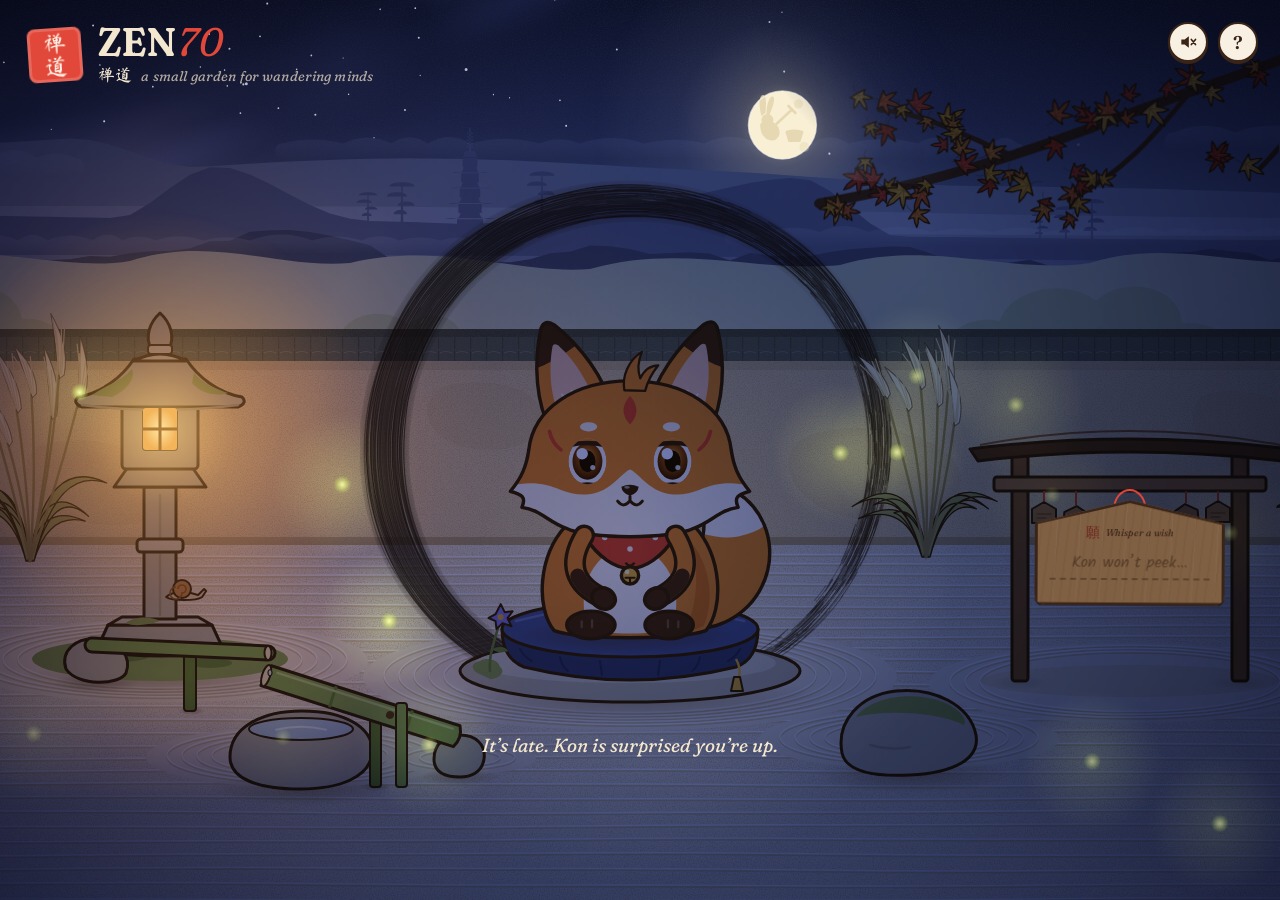
==== index.html @ 99bd86b7 "Small wonders: shooting stars, the moon rabbit, a firefly, a leaf hat After dark, a shooting star cr" ====
<!doctype html>
<html lang="en">
<head>
  <meta charset="utf-8">
  <meta name="viewport" content="width=device-width, initial-scale=1, viewport-fit=cover, interactive-widget=resizes-content">
  <title>ZEN70 · 禅道</title>
  <meta name="description" content="ZEN70 (禅道) — a small zen garden where Kon, a novice fox monk, is practicing meditation. Kon is very bad at it.">
  <meta name="theme-color" content="#f1e7d3">
  <link rel="icon" href="data:image/svg+xml,%3Csvg xmlns='http://www.w3.org/2000/svg' viewBox='0 0 64 64'%3E%3Crect width='64' height='64' rx='14' fill='%23e2483a'/%3E%3Cpath d='M14 50 C10 34 14 18 20 10 C26 18 28 24 30 30 L34 30 C36 24 38 18 44 10 C50 18 54 34 50 50 Z' fill='%23fff4e2'/%3E%3C/svg%3E">
  <link rel="preconnect" href="https://fonts.googleapis.com">
  <link rel="preconnect" href="https://fonts.gstatic.com" crossorigin>
  <link rel="stylesheet" href="https://fonts.googleapis.com/css2?family=Fraunces:ital,opsz,wght,SOFT@0,9..144,300..800,100;1,9..144,300..700,100&family=Kalam:wght@400;700&family=Ma+Shan+Zheng&display=swap">
  <link rel="stylesheet" href="css/style.css">
</head>
<body>
<div id="app">

  <!-- far layer: sky, trees, wall and raked sand (static) -->
  <!-- far scenery: three layers that drift at their own speed as the camera pans (parallax) -->
  <svg id="layer-hills" class="far-layer" viewBox="0 0 1600 1000" aria-hidden="true">
    <defs>
    <linearGradient id="sky-grad" gradientUnits="userSpaceOnUse" x1="0" y1="150" x2="0" y2="470">
      <stop offset="0" class="sky-s0"/>
      <stop offset=".4" class="sky-s1"/>
      <stop offset=".8" class="sky-s2"/>
      <stop offset="1" class="sky-s3"/>
    </linearGradient>
    <radialGradient id="sun-glow" cx="50%" cy="50%" r="50%">
      <stop offset="0" stop-color="#fffbe8" stop-opacity=".95"/>
      <stop offset=".12" stop-color="#fff2c8" stop-opacity=".7"/>
      <stop offset=".4" class="sun-halo" stop-opacity=".22"/>
      <stop offset="1" class="sun-halo" stop-opacity="0"/>
    </radialGradient>
    <filter id="grain-sky" x="0" y="0" width="100%" height="100%" filterUnits="objectBoundingBox">
      <feTurbulence type="fractalNoise" baseFrequency="0.85" numOctaves="2" seed="3" stitchTiles="stitch"/>
      <feColorMatrix type="matrix" values="0 0 0 0 0.30  0 0 0 0 0.21  0 0 0 0 0.13  0 0 0 -2.2 1.32"/>
    </filter>
    </defs>
    <!-- the sky of the hour (colors come from js/garden/sky.js), and the sun -->
    <rect x="-1500" y="-1200" width="4600" height="1800" fill="url(#sky-grad)"/>
    <!-- the Milky Way glows faintly behind the hills at night -->
    <radialGradient id="milky-cool" cx="50%" cy="50%" r="50%">
      <stop offset="0" stop-color="#b9c6f0" stop-opacity=".16"/>
      <stop offset="1" stop-color="#b9c6f0" stop-opacity="0"/>
    </radialGradient>
    <radialGradient id="milky-warm" cx="50%" cy="50%" r="50%">
      <stop offset="0" stop-color="#e8d2d8" stop-opacity=".13"/>
      <stop offset="1" stop-color="#e8d2d8" stop-opacity="0"/>
    </radialGradient>
    <g id="milky"></g>
    <g id="sun" transform="translate(-999 -999)">
      <circle r="260" fill="url(#sun-glow)"/>
      <circle r="27" class="sun-disc"/>
    </g>
    <!-- paper grain, rendered once (the old full-screen blend overlay cost a frame's worth of compositing) -->
    <rect x="-1500" y="-1200" width="4600" height="1720" fill="#000" filter="url(#grain-sky)" class="paper-grain"/>
      <!-- distant hills in layers of haze, a pagoda, and mist (generated) -->
      <g id="sky" aria-hidden="true"></g>
  </svg>
  <!-- bands of mist that drift slowly across the hills -->
  <svg id="layer-kasumi" class="far-layer" viewBox="0 0 1600 1000" aria-hidden="true">
      <g id="kasumi"></g>
  </svg>
  <svg id="layer-trees" class="far-layer" viewBox="0 0 1600 1000" aria-hidden="true">
      <!-- trees beyond the wall -->
      <g id="trees" aria-hidden="true">
        <path class="c-tree-far" d="M -1500,540 L -1500,470 C -1400,430 -1300,452 -1220,440 C -1120,410 -1040,446 -960,436 C -860,406 -780,440 -700,430 C -600,400 -520,442 -440,426 C -340,398 -260,436 -180,424 C -90,398 -10,430 70,420 C 150,392 230,428 300,416 C 380,390 450,424 520,418 C 610,396 690,430 760,424 C 850,398 930,428 1010,420 C 1100,394 1180,430 1260,418 C 1340,392 1420,426 1500,416 C 1590,394 1670,428 1760,420 C 1850,396 1930,430 2010,422 C 2110,398 2200,432 2290,424 C 2390,400 2480,430 2580,424 C 2680,404 2780,432 2880,428 C 2980,410 3060,430 3100,440 L 3100,540 Z"/>
        <g class="c-tree-near">
          <path d="M -40,540 C -60,500 -20,470 20,478 C 30,446 80,436 108,458 C 130,430 186,438 192,474 C 226,470 250,500 236,540 Z"/>
          <path d="M 470,540 C 450,508 478,484 510,490 C 520,466 560,462 578,480 C 598,462 632,470 634,498 C 660,500 676,522 664,540 Z"/>
          <path d="M 1120,540 C 1094,500 1130,468 1170,476 C 1180,444 1236,432 1266,456 C 1292,430 1350,440 1352,478 C 1392,474 1420,506 1404,540 Z"/>
          <path d="M 1700,540 C 1680,506 1706,480 1740,486 C 1752,460 1796,456 1812,478 C 1836,460 1870,470 1868,500 C 1894,504 1906,526 1894,540 Z"/>
        </g>
      </g>

  </svg>
  <svg id="layer-wall" class="far-layer" viewBox="0 0 1600 1000" aria-hidden="true">
    <defs>
      <filter id="grain-wall" x="0" y="0" width="100%" height="100%" filterUnits="objectBoundingBox">
      <feTurbulence type="fractalNoise" baseFrequency="0.85" numOctaves="2" seed="5" stitchTiles="stitch"/>
      <feColorMatrix type="matrix" values="0 0 0 0 0.30  0 0 0 0 0.21  0 0 0 0 0.13  0 0 0 -2.2 1.32"/>
    </filter>
      <pattern id="roof-tiles" width="16" height="24" patternUnits="userSpaceOnUse">
        <rect width="16" height="24" class="c-roof"/>
        <path d="M 0.5,2 V 24" class="roof-seam"/>
        <path d="M 2,4 Q 8,1 14,4" class="roof-hi"/>
      </pattern>
    </defs>
      <!-- the old earthen wall, with its tiled cap -->
      <g id="wall" aria-hidden="true">
        <rect x="-1500" y="514" width="4600" height="186" class="c-wall"/>
        <g class="wall-stains">
          <path d="M -120,560 C -80,548 -20,566 10,600 C 30,630 -10,668 -60,652 C -110,640 -150,590 -120,560 Z"/>
          <path d="M 210,600 C 260,586 330,604 350,640 C 362,668 300,690 250,676 C 200,664 180,620 210,600 Z"/>
          <path d="M 620,540 C 680,530 720,552 712,580 C 704,606 650,612 618,596 C 590,582 590,548 620,540 Z"/>
          <path d="M 980,590 C 1040,572 1120,590 1130,628 C 1140,664 1060,684 1010,670 C 960,656 940,606 980,590 Z"/>
          <path d="M 1380,548 C 1430,540 1480,560 1478,592 C 1476,620 1420,630 1390,612 C 1360,596 1352,556 1380,548 Z"/>
          <path d="M 1700,610 C 1760,596 1830,612 1836,646 C 1840,676 1770,690 1730,676 C 1690,662 1670,620 1700,610 Z"/>
        </g>
        <rect x="-1500" y="488" width="4600" height="28" fill="url(#roof-tiles)"/>
        <rect x="-1500" y="484" width="4600" height="8" class="c-roof-ridge"/>
        <rect x="-1500" y="516" width="4600" height="9" class="wall-eave-shadow"/>
        <rect x="-1500" y="692" width="4600" height="10" class="c-curb"/>
        <rect x="-1500" y="484" width="4600" height="218" fill="#000" filter="url(#grain-wall)" class="paper-grain"/>
      </g>

  </svg>

  <!-- everything on the ground moves together with the camera -->
  <div id="world-layers">
  <svg id="scene-back" class="layer" viewBox="0 0 1600 1000" aria-hidden="true">
    <defs>
    <radialGradient id="contact" cx="50%" cy="50%" r="50%">
      <stop offset="0" stop-color="#4a3424" stop-opacity=".34"/>
      <stop offset=".55" stop-color="#4a3424" stop-opacity=".16"/>
      <stop offset="1" stop-color="#4a3424" stop-opacity="0"/>
    </radialGradient>
    <filter id="grain-sand" x="0" y="0" width="100%" height="100%" filterUnits="objectBoundingBox">
      <feTurbulence type="fractalNoise" baseFrequency="0.85" numOctaves="2" seed="9" stitchTiles="stitch"/>
      <feColorMatrix type="matrix" values="0 0 0 0 0.30  0 0 0 0 0.21  0 0 0 0 0.13  0 0 0 -2.2 1.32"/>
    </filter>
    </defs>
      <!-- raked sand: base, generated rake lines and ripple rings -->
      <g id="sand" aria-hidden="true">
        <rect x="-1500" y="700" width="4600" height="1800" class="c-sand"/>
        <rect x="-1500" y="700" width="4600" height="900" fill="#000" filter="url(#grain-sand)" class="paper-grain"/>
        <g id="rake"></g>
        <g id="rings"></g>
        <!-- soft contact shadows: everything that stands on the sand sits in a little shade -->
        <g id="contact-shadows" fill="url(#contact)">
          <ellipse cx="336" cy="834" rx="150" ry="22"/>
          <ellipse cx="806" cy="854" rx="192" ry="26"/>
          <ellipse cx="1082" cy="930" rx="98" ry="18"/>
          <ellipse cx="472" cy="944" rx="92" ry="17"/>
          <ellipse cx="630" cy="932" rx="40" ry="9"/>
          <ellipse cx="266" cy="838" rx="44" ry="10"/>
          <ellipse cx="1190" cy="838" rx="30" ry="7"/>
          <ellipse cx="1410" cy="838" rx="30" ry="7"/>
          <ellipse cx="546" cy="942" rx="16" ry="4"/>
          <ellipse cx="362" cy="866" rx="14" ry="4"/>
        </g>
      </g>

  </svg>

  <!-- grooves you rake into the sand (drawn as you drag; they slowly smooth away) -->
  <canvas id="sand-canvas" aria-hidden="true"></canvas>

  <!-- the brushed ensō, painted procedurally onto a canvas at load… -->
  <canvas id="enso" class="layer-canvas" width="1080" height="1080" aria-hidden="true"></canvas>
  <!-- …and the one that paints itself, stroke by stroke, while you stay still -->
  <canvas id="enso-live" class="layer-canvas" width="1080" height="1080" aria-hidden="true"></canvas>

  <!-- ================================================================
       THE GARDEN — a world of 1600 × 1000 design units, extended beyond
       its edges so any screen aspect can be cropped from it. Two SVG layers
       share one viewBox (far scenery behind, everything alive in front);
       js/scene.js adds generated details and js/rig.js animates Kon.
       ================================================================ -->
  <svg id="scene" viewBox="0 0 1600 1000" role="img" aria-labelledby="scene-title">
    <title id="scene-title">Kon, a small fox monk on a meditation cushion in a raked-sand zen garden, who keeps sneaking peeks at you.</title>
    <defs>
      <path id="head-shape" d="M 0,-74 C 48,-74 84,-50 88,-14 C 90,0 94,10 104,22 C 94,25 90,27 94,36 C 78,38 72,48 56,54 C 36,64 -36,64 -56,54 C -72,48 -78,38 -94,36 C -90,27 -94,25 -104,22 C -94,10 -90,0 -88,-14 C -84,-50 -48,-74 0,-74 Z"/>
      <clipPath id="head-clip"><use href="#head-shape"/></clipPath>
      <clipPath id="eye-clip"><ellipse rx="16.5" ry="20"/></clipPath>
      <clipPath id="ear-clip"><path d="M -28,10 C -32,-16 -22,-50 -5,-76 Q 1,-83 7,-75 C 22,-50 32,-16 28,10 Z"/></clipPath>
      <clipPath id="mouth-clip"><path id="mouth-clip-path" d="M 0,0"/></clipPath>
      <radialGradient id="iris-grad" cx="50%" cy="38%" r="62%">
        <stop offset="0" stop-color="#e09a4a"/>
        <stop offset=".5" stop-color="#94481a"/>
        <stop offset="1" stop-color="#3a190a"/>
      </radialGradient>
      <radialGradient id="shadow-grad" cx="50%" cy="50%" r="50%">
        <stop offset="0" stop-color="#3a2417" stop-opacity=".34"/>
        <stop offset=".65" stop-color="#3a2417" stop-opacity=".18"/>
        <stop offset="1" stop-color="#3a2417" stop-opacity="0"/>
      </radialGradient>
      <radialGradient id="window-glow" cx="50%" cy="50%" r="50%">
        <stop offset="0" stop-color="#ffe7a3"/>
        <stop offset="1" stop-color="#f3b45a"/>
      </radialGradient>
      <symbol id="ema-mini" viewBox="-14 -12 28 24" overflow="visible">
        <path d="M -12,-4 L 0,-11 L 12,-4 L 12,10 L -12,10 Z" class="c-wood-light ink-thin"/>
        <path d="M -7,1 h 14 M -7,5 h 9" class="ema-scribble"/>
      </symbol>
    </defs>

    <g id="world">

      <!-- everything that stands on the ground, re-sorted by depth as Kon walks -->
      <g id="depth">
      <!-- pampas grass along the wall (generated; it sways, and bows in a gust) -->
      <g id="susuki" aria-hidden="true"></g>
      <!-- stone lantern (click to light it) -->
      <g id="lantern" class="clickable" aria-label="Stone lantern">
        <ellipse cx="330" cy="814" rx="128" ry="22" class="c-moss"/>
        <ellipse cx="290" cy="810" rx="30" ry="7" class="c-moss-dark"/>
        <ellipse cx="380" cy="818" rx="22" ry="5" class="c-moss-dark"/>
        <path d="M 266,806 L 278,780 L 382,780 L 394,806 Q 330,816 266,806 Z" class="c-stone ink"/>
        <path d="M 278,780 L 292,772 L 368,772 L 382,780 Z" class="c-stone-light ink"/>
        <path d="M 314,774 L 314,642 L 346,642 L 346,774 Z" class="c-stone ink"/>
        <path d="M 330,650 L 330,770" class="stone-crease"/>
        <rect x="307" y="694" width="46" height="13" rx="4" class="c-stone-light ink"/>
        <path d="M 284,642 L 298,622 L 362,622 L 376,642 Z" class="c-stone ink"/>
        <rect x="292" y="548" width="76" height="76" rx="4" class="c-stone ink"/>
        <rect id="lantern-window" x="313" y="563" width="34" height="42" rx="3" class="lantern-window ink-thin"/>
        <path d="M 330,563 V 605 M 313,584 H 347" class="lantern-mullion"/>
        <path d="M 248,552 C 272,548 292,532 304,514 L 356,514 C 368,532 388,548 412,552 Q 418,558 408,562 L 252,562 Q 242,558 248,552 Z" class="c-stone ink"/>
        <path d="M 252,560 Q 330,570 408,560" class="stone-crease"/>
        <path d="M 304,516 Q 330,502 356,516 Z" class="c-stone-light ink"/>
        <path d="M 330,468 C 341,478 345,492 339,504 L 321,504 C 315,492 319,478 330,468 Z" class="c-stone ink"/>
        <rect x="318" y="500" width="24" height="9" rx="3" class="c-stone-light ink-thin"/>
        <path d="M 262,550 C 276,540 292,536 302,524 C 306,534 296,546 282,552 Z" class="c-moss"/>
        <path d="M 364,528 C 372,538 386,544 398,548 C 386,552 370,548 362,538 Z" class="c-moss"/>
        <path d="M 296,778 C 306,770 322,772 330,776 C 318,780 304,782 296,778 Z" class="c-moss"/>
        <!-- a snail lives here -->
        <g id="snail" class="clickable" transform="translate(352 742)">
          <path id="snail-body" d="M -16,10 C -10,4 6,4 16,8 L 22,2 L 24,4 L 20,10 C 14,14 -10,14 -16,10 Z" class="c-snail ink-thin"/>
          <g id="snail-shell"><circle r="9" cx="0" cy="2" class="c-shell ink-thin"/><path d="M 0,2 m -4,0 a 4,4 0 1 1 4,4 a 6,6 0 1 1 -6,-6" class="shell-spiral"/></g>
        </g>
      </g>

      <!-- a little wish rack (ema-kake) -->
      <g id="rack" aria-hidden="true">
        <ellipse cx="1300" cy="836" rx="150" ry="16" class="c-sand-shadow"/>
        <rect x="1182" y="606" width="16" height="230" rx="3" class="c-wood ink"/>
        <rect x="1402" y="606" width="16" height="230" rx="3" class="c-wood ink"/>
        <rect x="1164" y="632" width="272" height="14" rx="3" class="c-wood-light ink"/>
        <path d="M 1140,604 Q 1300,584 1460,604 L 1452,616 Q 1300,598 1148,616 Z" class="c-wood-dark ink"/>
        <path d="M 1150,600 Q 1300,572 1450,600" class="wood-hi"/>
        <g class="ema-minis">
          <path d="M 1214,646 v 10 M 1246,646 v 14 M 1356,646 v 12 M 1388,646 v 9" class="ema-string"/>
          <use href="#ema-mini" x="1200" y="656" width="28" height="24"/>
          <use href="#ema-mini" x="1232" y="660" width="28" height="24" transform="rotate(4 1246 672)"/>
          <use href="#ema-mini" x="1342" y="658" width="28" height="24" transform="rotate(-5 1356 670)"/>
          <use href="#ema-mini" x="1374" y="655" width="28" height="24"/>
        </g>
        <g id="ema-new"></g>
      </g>

      <!-- mossy rock -->
      <g id="rock" aria-hidden="true">
        <path d="M 1012,908 C 1006,876 1030,850 1066,846 C 1104,842 1140,860 1146,890 C 1150,914 1124,928 1080,930 C 1040,932 1016,926 1012,908 Z" class="c-stone ink"/>
        <path d="M 1026,872 C 1040,852 1082,846 1110,856 C 1128,862 1138,874 1134,880 C 1110,868 1060,864 1026,872 Z" class="c-moss"/>
        <path d="M 1040,900 Q 1060,906 1080,902" class="stone-crease"/>
      </g>

      <!-- the meditation spot: stepping stone and zafu cushion -->
      <g id="cushion" aria-hidden="true">
        <ellipse cx="800" cy="826" rx="170" ry="31" class="c-stone ink"/>
        <ellipse cx="796" cy="818" rx="150" ry="20" class="c-stone-light"/>
        <path d="M 672,784 C 672,802 678,816 694,822 Q 800,848 906,822 C 922,816 928,802 928,784 Z" class="c-zafu-side ink"/>
        <path d="M 690,804 Q 694,812 702,816 M 730,812 Q 732,822 738,826 M 770,816 L 772,830 M 830,816 L 828,830 M 870,812 Q 868,822 862,826 M 910,804 Q 906,812 898,816" class="zafu-pleat"/>
        <ellipse cx="800" cy="784" rx="128" ry="28" class="c-zafu-top ink"/>
        <path d="M 686,776 Q 800,746 914,776" class="zafu-hi"/>
        <g class="tassel">
          <path d="M 906,814 q 6,10 2,22" class="tassel-cord"/>
          <path d="M 904,832 l -3,14 h 12 l -3,-14 Z" class="c-gold ink-thin"/>
        </g>
      </g>

      <!-- a small bellflower Kon finds fascinating -->
      <g id="flower" aria-hidden="true">
        <path d="M 652,830 C 640,826 640,818 650,816 C 656,812 668,814 670,822 C 676,826 670,834 660,834 Z" class="c-moss"/>
        <g id="flower-stem" transform="translate(660 826)">
          <path d="M 0,0 C -2,-16 6,-36 10,-52" class="flower-stem"/>
          <path d="M 2,-22 C 10,-26 16,-24 18,-20 C 12,-18 6,-18 2,-22 Z" class="c-moss-dark"/>
          <g id="flower-head" transform="translate(10 -54)">
            <path d="M 0,-13 L 4,-5 L 12,-6 L 7,1 L 11,9 L 2,6 L -4,12 L -5,4 L -12,1 L -5,-3 Z" class="c-bloom ink-thin"/>
            <circle r="3" class="c-gold"/>
          </g>
        </g>
      </g>

      <!-- the glow of a fox that has (briefly) reached enlightenment -->
      <g id="aura" aria-hidden="true"></g>

      <!-- KON — the novice fox monk. Every part is a named group the rig drives. -->
      <g id="kon" transform="translate(800 788) scale(1.15)">
        <ellipse class="kon-shadow" cx="0" cy="2" rx="96" ry="16"/>
        <g id="kon-body">
          <g id="kon-legs">
            <path id="kon-leg-l-ol" class="leg-ol"/><path id="kon-leg-l" class="leg-fill"/>
            <path id="kon-leg-r-ol" class="leg-ol"/><path id="kon-leg-r" class="leg-fill"/>
          </g>
          <g id="kon-upper">
          <g id="kon-tail-g">
            <path id="kon-tail" class="c-fur"/>
            <path id="kon-tail-tip" class="c-cream"/>
            <path id="kon-tail-ol" class="ink no-fill"/>
          </g>
          <g id="kon-torso">
            <path class="c-fur ink" d="M -66,-2 C -82,-22 -80,-66 -56,-92 C -42,-106 -22,-110 0,-110 C 22,-110 42,-106 56,-92 C 80,-66 82,-22 66,-2 C 44,6 -44,6 -66,-2 Z"/>
            <path class="c-fur-shade" d="M 52,-80 C 70,-58 74,-28 64,-6 C 58,-3 52,-2 48,-2 C 60,-28 60,-56 52,-80 Z"/>
            <path id="kon-belly" class="c-cream" d="M -36,-4 C -46,-30 -40,-66 0,-78 C 40,-66 46,-30 36,-4 C 20,2 -20,2 -36,-4 Z"/>
          </g>
          <path id="kon-neck" class="c-cream"/>
          <path id="kon-neck-ol" class="ink no-fill"/>
          <g id="kon-bib">
            <path class="c-red ink" d="M -46,-104 Q 0,-90 46,-104 Q 42,-78 20,-62 Q 0,-48 -20,-62 Q -42,-78 -46,-104 Z"/>
            <path class="bib-trim" d="M -40,-97 Q 0,-85 40,-97"/>
            <circle cx="-22" cy="-82" r="2.4" class="c-cream"/>
            <circle cx="22" cy="-82" r="2.4" class="c-cream"/>
            <circle cx="0" cy="-72" r="2.4" class="c-cream"/>
            <g id="kon-bell">
              <path d="M -4,-60 Q 0,-55 4,-60" class="bell-cord"/>
              <circle cx="0" cy="-49" r="7.5" class="c-gold ink"/>
              <path d="M -4,-47 h 8 M 0,-47 v 5" class="bell-slit"/>
              <circle cx="-2.5" cy="-52" r="2" class="bell-hi"/>
            </g>
          </g>

          <g id="kon-head" class="clickable">
            <g id="kon-ear-l" transform="translate(-46 -50) rotate(-20)">
              <path class="c-fur" d="M -28,10 C -32,-16 -22,-50 -5,-76 Q 1,-83 7,-75 C 22,-50 32,-16 28,10 Z"/>
              <path class="c-sock" clip-path="url(#ear-clip)" d="M -40,-48 C -14,-40 12,-50 40,-58 L 40,-100 L -40,-100 Z"/>
              <path class="c-inner" d="M -16,4 C -19,-14 -12,-40 -1,-58 Q 1,-61 4,-57 C 13,-40 18,-14 16,4 Z"/>
              <path class="ear-fluff" d="M -10,0 q 4,-8 2,-16 M 0,2 q 3,-10 1,-18 M 9,0 q 2,-8 -1,-15"/>
              <path class="ink no-fill" d="M -28,10 C -32,-16 -22,-50 -5,-76 Q 1,-83 7,-75 C 22,-50 32,-16 28,10"/>
            </g>
            <g id="kon-ear-r" transform="translate(46 -50) rotate(20)">
              <g transform="scale(-1 1)">
                <path class="c-fur" d="M -28,10 C -32,-16 -22,-50 -5,-76 Q 1,-83 7,-75 C 22,-50 32,-16 28,10 Z"/>
                <path class="c-sock" clip-path="url(#ear-clip)" d="M -40,-48 C -14,-40 12,-50 40,-58 L 40,-100 L -40,-100 Z"/>
                <path class="c-inner" d="M -16,4 C -19,-14 -12,-40 -1,-58 Q 1,-61 4,-57 C 13,-40 18,-14 16,4 Z"/>
                <path class="ear-fluff" d="M -10,0 q 4,-8 2,-16 M 0,2 q 3,-10 1,-18 M 9,0 q 2,-8 -1,-15"/>
                <path class="ink no-fill" d="M -28,10 C -32,-16 -22,-50 -5,-76 Q 1,-83 7,-75 C 22,-50 32,-16 28,10"/>
              </g>
            </g>
            <use href="#head-shape" class="c-fur"/>
            <g clip-path="url(#head-clip)">
              <g id="kon-mask">
                <path class="c-cream" d="M -130,30 C -104,12 -80,12 -60,21 C -48,26 -32,27 -20,19 C -10,12 -5,5 0,3 C 5,5 10,12 20,19 C 32,27 48,26 60,21 C 80,12 104,12 130,30 L 130,96 L -130,96 Z"/>
                <path class="c-fur-shade" opacity=".55" d="M -90,-70 C -60,-90 60,-90 90,-70 L 90,-60 C 60,-78 -60,-78 -90,-60 Z"/>
              </g>
            </g>
            <use href="#head-shape" class="ink no-fill"/>
            <g id="kon-ahoge" transform="translate(2 -72)">
              <path class="c-fur ink-thin" d="M -7,6 C -9,-6 -3,-20 9,-27 C 5,-18 5,-10 7,-4 C 11,-12 17,-15 23,-15 C 17,-8 13,0 11,7 Z"/>
            </g>

            <g id="kon-face">
              <path class="c-red" d="M 0,-61 C 7,-53 8,-45 0,-36 C -8,-45 -7,-53 0,-61 Z"/>
              <path class="kitsune-mark" d="M -60,-14 Q -68,-20 -70,-30 M 60,-14 Q 68,-20 70,-30"/>
              <ellipse id="kon-brow-l" class="c-cream" cx="0" cy="0" rx="7.5" ry="4" transform="translate(-36 -34)"/>
              <ellipse id="kon-brow-r" class="c-cream" cx="0" cy="0" rx="7.5" ry="4" transform="translate(36 -34)"/>

              <g id="kon-eye-l" class="eye" transform="translate(-37 -4)">
                <g class="eye-squash">
                  <g clip-path="url(#eye-clip)">
                    <ellipse class="sclera" rx="16.5" ry="20"/>
                    <g class="iris-g">
                      <g class="iris-core">
                        <ellipse class="iris" rx="13" ry="16" fill="url(#iris-grad)"/>
                        <ellipse class="pupil" rx="7" ry="9.5"/>
                        <circle class="hl" cx="-4.6" cy="-6.6" r="5"/>
                        <circle class="hl2" cx="4.6" cy="5.4" r="2.2"/>
                      </g>
                      <path class="sparkle" d="M 6,-9 l 1.4,3.6 l 3.6,1.4 l -3.6,1.4 l -1.4,3.6 l -1.4,-3.6 l -3.6,-1.4 l 3.6,-1.4 Z M -6,6 l 1,2.4 l 2.4,1 l -2.4,1 l -1,2.4 l -1,-2.4 l -2.4,-1 l 2.4,-1 Z"/>
                      <path class="spiral" d="M 0,0 m 1.5,0 a 1.5,1.5 0 1 1 -3,0 a 3.5,3.5 0 1 1 6.5,0.5 a 6,6 0 1 1 -11.5,-1 a 8.5,8.5 0 1 1 16.5,1.5 a 11,11 0 1 1 -21.5,-2"/>
                    </g>
                    <g class="lid-low" transform="translate(0 26)">
                      <path class="c-fur" d="M -24,0 Q 0,-13 24,0 L 24,34 L -24,34 Z"/>
                      <path class="lowline" d="M -24,0 Q 0,-13 24,0"/>
                    </g>
                    <g class="lid-up" transform="translate(0 -17)">
                      <path class="c-fur" d="M -26,2 Q 0,-8 26,2 L 26,-50 L -26,-50 Z"/>
                      <path class="lash" d="M -26,2 Q 0,-8 26,2"/>
                    </g>
                  </g>
                </g>
                <path class="shut shut-calm" d="M -14,3 Q 0,12 14,3"/>
                <path class="shut shut-happy" d="M -14,7 Q 0,-7 14,7"/>
                <path class="shut shut-squeeze" d="M -11,-7 L 9,1 L -11,8"/>
              </g>

              <g id="kon-eye-r" class="eye" transform="translate(37 -4)">
                <g class="eye-squash">
                  <g clip-path="url(#eye-clip)">
                    <ellipse class="sclera" rx="16.5" ry="20"/>
                    <g class="iris-g">
                      <g class="iris-core">
                        <ellipse class="iris" rx="13" ry="16" fill="url(#iris-grad)"/>
                        <ellipse class="pupil" rx="7" ry="9.5"/>
                        <circle class="hl" cx="-4.6" cy="-6.6" r="5"/>
                        <circle class="hl2" cx="4.6" cy="5.4" r="2.2"/>
                      </g>
                      <path class="sparkle" d="M 6,-9 l 1.4,3.6 l 3.6,1.4 l -3.6,1.4 l -1.4,3.6 l -1.4,-3.6 l -3.6,-1.4 l 3.6,-1.4 Z M -6,6 l 1,2.4 l 2.4,1 l -2.4,1 l -1,2.4 l -1,-2.4 l -2.4,-1 l 2.4,-1 Z"/>
                      <path class="spiral" d="M 0,0 m 1.5,0 a 1.5,1.5 0 1 1 -3,0 a 3.5,3.5 0 1 1 6.5,0.5 a 6,6 0 1 1 -11.5,-1 a 8.5,8.5 0 1 1 16.5,1.5 a 11,11 0 1 1 -21.5,-2"/>
                    </g>
                    <g class="lid-low" transform="translate(0 26)">
                      <path class="c-fur" d="M -24,0 Q 0,-13 24,0 L 24,34 L -24,34 Z"/>
                      <path class="lowline" d="M -24,0 Q 0,-13 24,0"/>
                    </g>
                    <g class="lid-up" transform="translate(0 -17)">
                      <path class="c-fur" d="M -26,2 Q 0,-8 26,2 L 26,-50 L -26,-50 Z"/>
                      <path class="lash" d="M -26,2 Q 0,-8 26,2"/>
                    </g>
                  </g>
                </g>
                <path class="shut shut-calm" d="M -14,3 Q 0,12 14,3"/>
                <path class="shut shut-happy" d="M -14,7 Q 0,-7 14,7"/>
                <path class="shut shut-squeeze" d="M 11,-7 L -9,1 L 11,8"/>
              </g>

              <g id="kon-blush" opacity="0">
                <ellipse cx="-58" cy="27" rx="13" ry="7" class="c-blush"/>
                <ellipse cx="58" cy="27" rx="13" ry="7" class="c-blush"/>
                <path id="kon-blush-lines" class="blush-lines" d="M -63,23 l -3,7 M -57,22 l -3,7 M -51,23 l -3,7 M 53,23 l -3,7 M 59,22 l -3,7 M 65,23 l -3,7"/>
              </g>

              <g id="kon-snout">
                <path id="kon-mouth-open" class="mouth-open"/>
                <g clip-path="url(#mouth-clip)"><ellipse id="kon-tongue-in" class="tongue" rx="6" ry="4"/></g>
                <path id="kon-blep" class="tongue ink-thin"/>
                <path id="kon-mouth" class="mouth-line"/>
                <ellipse id="kon-pucker" class="mouth-pucker" cx="0" cy="34" rx="3.6" ry="4.2" opacity="0"/>
                <path class="f-ink" d="M -7.5,18 Q 0,14.5 7.5,18 Q 7,23.5 0,26 Q -7,23.5 -7.5,18 Z"/>
                <ellipse cx="-2.6" cy="18.6" rx="2.4" ry="1.2" class="nose-hi"/>
                <circle id="kon-nose-hit" cx="0" cy="22" r="17" class="hit"/>
              </g>
            </g>

            <circle id="kon-bubble" cx="9" cy="25" r="0" class="bubble"/>
            <g id="kon-sweat" transform="translate(86 -44)" opacity="0">
              <path d="M 0,-13 C 5,-5 8,0 8,5 A 8 8 0 0 1 -8,5 C -8,0 -5,-5 0,-13 Z" class="sweat"/>
              <path d="M -3,2 q 0,4 3,5" class="sweat-hi"/>
            </g>
            <g id="kon-shock" opacity="0">
              <path class="shock-line" d="M -100,-52 l -16,-8 M -94,-70 l -12,-12 M -80,-86 l -6,-15"/>
              <path class="shock-line" d="M 100,-52 l 16,-8 M 94,-70 l 12,-12 M 80,-86 l 6,-15"/>
            </g>
          </g>

          <!-- the judge's score card, held up in the right paw -->
          <g id="kon-sign" opacity="0">
            <path class="sign-stick" d="M 0,6 L 0,-26"/>
            <rect x="-23" y="-66" width="46" height="42" rx="6" class="c-sign ink"/>
            <path d="M -15,-58 h 30" class="sign-grain"/>
            <text id="kon-sign-text" x="0" y="-33" class="sign-text" text-anchor="middle">7</text>
          </g>

          <g id="kon-arm-l" class="arm"><path class="arm-ol"/><path class="arm-fur"/><path class="arm-sock"/><ellipse class="paw" rx="10.5" ry="9"/></g>
          <g id="kon-arm-r" class="arm"><path class="arm-ol"/><path class="arm-fur"/><path class="arm-sock"/><ellipse class="paw" rx="10.5" ry="9"/></g>
          </g>
          <g id="kon-feet">
            <g id="kon-foot-l"><ellipse class="c-sock ink" rx="21" ry="12"/><path class="toes" d="M -8,-3 v 5 M 1,-4 v 6"/></g>
            <g id="kon-foot-r"><ellipse class="c-sock ink" rx="21" ry="12"/><path class="toes" d="M -1,-4 v 6 M 8,-3 v 5"/></g>
          </g>
        </g>
        <g id="kon-fx"></g>
      </g>

      <!-- shishi-odoshi: the bamboo "deer scarer" (click it) -->
      <g id="shishi" class="clickable" aria-label="Bamboo water fountain">
        <path d="M 236,824 C 230,806 246,792 268,794 C 290,796 302,812 296,828 C 290,840 248,842 236,824 Z" class="c-stone ink"/>
        <rect x="354" y="806" width="12" height="60" rx="3" class="c-bamboo-dark ink-thin"/>
        <path d="M 262,800 L 438,808" class="kakehi-ol"/>
        <path d="M 262,800 L 438,808" class="kakehi"/>
        <path d="M 300,801.5 v 0.1 M 390,805.5 v 0.1" class="kakehi-node"/>
        <ellipse cx="438" cy="808" rx="3.5" ry="7" class="c-bamboo-in ink-thin"/>
        <path d="M 400,912 C 400,882 432,866 472,866 C 514,866 544,882 542,908 C 540,932 510,944 470,944 C 428,944 400,934 400,912 Z" class="c-stone ink"/>
        <ellipse cx="471" cy="884" rx="52" ry="11" class="c-water ink-thin"/>
        <path id="basin-ripple" d="M 446,884 Q 471,878 496,884" class="water-hi"/>
        <path d="M 604,914 C 604,898 616,890 630,890 C 646,890 656,900 654,914 C 652,928 640,932 630,932 C 616,932 604,928 604,914 Z" class="c-stone ink"/>
        <rect x="540" y="858" width="11" height="84" rx="3" class="c-bamboo-dark ink-thin"/>
        <g id="shishi-tube" transform="translate(560 870) rotate(18)">
          <path d="M -128,-11 L 70,-11 Q 76,0 70,11 L -132,11 Z" class="c-bamboo ink"/>
          <path d="M -60,-11 v 22 M 20,-11 v 22" class="bamboo-node"/>
          <path d="M -120,-6 L 64,-6" class="bamboo-hi"/>
          <ellipse cx="-130" cy="0" rx="4" ry="11" class="c-bamboo-in ink-thin"/>
          <circle r="4" class="c-wood-dark"/>
        </g>
        <rect x="566" y="858" width="11" height="84" rx="3" class="c-bamboo ink-thin"/>
        <g id="water-fx"></g>
      </g>

      </g>

      <g id="leaves-fx"></g>

      <g id="fx-world"></g>

      <!-- the spirit brush that paints the ensō while Kon meditates -->
      <g id="spirit-brush" opacity="0" aria-hidden="true">
        <g id="spirit-brush-tilt">
          <rect x="-5" y="-112" width="10" height="86" rx="4" class="brush-handle ink-thin"/>
          <path d="M -5,-96 h 10 M -5,-58 h 10" class="brush-node"/>
          <rect x="-6.5" y="-30" width="13" height="9" rx="2" class="brush-ferrule ink-thin"/>
          <path d="M -6,-21 C -8,-7 -3,3 0,11 C 3,3 8,-7 6,-21 Z" class="brush-tip ink-thin"/>
        </g>
      </g>
    </g>
  </svg>

  </div>

  <!-- night: a multiply veil, then the lit things above it -->
  <!-- the maple leans in from the screen corner, on its own layer: its sway is a composited
       rotation, so it never forces the garden to redraw -->
  <svg id="layer-maple" viewBox="0 0 1600 1000" aria-hidden="false">
      <!-- a maple branch leaning in from the corner (click to shake) -->
      <g id="maple" class="clickable" aria-label="Maple branch">
        <g id="maple-sway">
          <path d="M 1760,-60 C 1600,20 1460,60 1330,110 C 1240,144 1150,170 1060,186" class="branch"/>
          <path d="M 1430,74 C 1400,110 1370,150 1310,182" class="branch thin"/>
          <path d="M 1250,136 C 1210,120 1170,96 1120,92" class="branch thin"/>
          <path d="M 1580,22 C 1560,70 1540,110 1500,150" class="branch thin"/>
          <g id="maple-leaves"></g>
        </g>
      </g>

  </svg>

  <!-- the light of the hour, multiplied over the garden (js/garden/light.js) -->
  <canvas id="shade" aria-hidden="true"></canvas>
  <!-- the night sky shines through: stars, the Milky Way and the moon, above the hills only -->
  <svg id="layer-stars" class="far-layer" viewBox="0 0 1600 1000" aria-hidden="true">
    <defs>
      <clipPath id="above-hills"><path id="above-hills-path" d="M -1500,-2000 H 3100 V 400 H -1500 Z"/></clipPath>
      <radialGradient id="moon-halo" cx="50%" cy="50%" r="50%">
        <stop offset="0" stop-color="#fff6dc" stop-opacity=".5"/>
        <stop offset=".22" stop-color="#f3e6c4" stop-opacity=".22"/>
        <stop offset=".55" stop-color="#c9cbe6" stop-opacity=".07"/>
        <stop offset="1" stop-color="#c9cbe6" stop-opacity="0"/>
      </radialGradient>
      <linearGradient id="meteor-tail" gradientUnits="userSpaceOnUse" x1="-230" y1="0" x2="0" y2="0">
        <stop offset="0" stop-color="#fff" stop-opacity="0"/>
        <stop offset=".8" stop-color="#e8efff" stop-opacity=".55"/>
        <stop offset="1" stop-color="#fff" stop-opacity="1"/>
      </linearGradient>
    </defs>
    <g clip-path="url(#above-hills)">
      <g id="stars"></g>
      <g id="moon" transform="translate(-999 -999)">
        <circle r="190" fill="url(#moon-halo)"/>
        <circle r="34" class="moon-disc"/>
        <!-- the rabbit in the moon, pounding mochi (look closely) -->
        <g class="moon-rabbit">
          <path d="M -21,-9 C -25,-24 -22,-31 -19,-30 C -16,-29 -16,-20 -17,-12 Z"/>
          <path d="M -16,-10 C -16,-25 -11,-30 -9,-28 C -7,-26 -10,-17 -13,-10 Z"/>
          <circle cx="-15" cy="-5" r="6"/>
          <path d="M -22,3 C -24,-5 -14,-6 -8,-2 C -2,2 -1,10 -6,14 C -11,18 -21,14 -22,3 Z"/>
          <path id="moon-mallet" d="M -6,-1 L 9,-15 M 6,-19 L 13,-12"/>
          <path d="M 3,7 L 21,7 L 18,17 L 6,17 Z"/>
          <ellipse cx="12" cy="7" rx="9" ry="2.6"/>
          <circle cx="16" cy="-21" r="4.5" opacity=".55"/>
          <circle cx="22" cy="22" r="5" opacity=".45"/>
        </g>
        <circle r="34" class="moon-shade"/>
      </g>
      <g id="meteors"></g>
    </g>
  </svg>
  <svg id="glow" viewBox="0 0 1600 1000" aria-hidden="true">
    <defs>
      <radialGradient id="lantern-light" cx="50%" cy="50%" r="50%">
        <stop offset="0" stop-color="#ffd27a" stop-opacity=".75"/>
        <stop offset=".35" stop-color="#ffb04a" stop-opacity=".28"/>
        <stop offset="1" stop-color="#ff9a3a" stop-opacity="0"/>
      </radialGradient>
      <radialGradient id="firefly" cx="50%" cy="50%" r="50%">
        <stop offset="0" stop-color="#fff8c2"/>
        <stop offset=".3" stop-color="#e9f58a" stop-opacity=".8"/>
        <stop offset="1" stop-color="#c6e65a" stop-opacity="0"/>
      </radialGradient>
    </defs>
    <g id="glow-world">
      <circle id="lantern-halo" cx="330" cy="584" r="240" fill="url(#lantern-light)"/>
      <rect id="lantern-window-lit" x="313" y="563" width="34" height="42" rx="3" fill="url(#window-glow)"/>
      <path d="M 330,563 V 605 M 313,584 H 347" class="lantern-mullion lit"/>
      <g id="fireflies"></g>
      <g id="cursor-firefly"></g>
    </g>
  </svg>

  <!-- shafts of sunlight and floating dust, screened over everything -->
  <canvas id="sunlight" aria-hidden="true"></canvas>

  <!-- branding -->
  <header class="brand">
    <div class="seal" aria-hidden="true"><span>禅</span><span>道</span></div>
    <div class="brand-text">
      <h1 class="wordmark">ZEN<span class="seventy">70</span></h1>
      <p class="tagline"><span class="zh">禅道</span> <span class="en">a small garden for wandering minds</span></p>
    </div>
  </header>

  <!-- what Kon is (supposedly) doing -->
  <p id="caption" class="caption" aria-hidden="true"><span></span></p>

  <!-- what Kon says out loud -->
  <div id="kon-says" class="kon-says" aria-live="polite"><span></span></div>

  <!-- stamped when Kon reaches satori -->
  <div id="satori-seal" class="satori-seal" hidden aria-hidden="true"><span class="satori-kanji">悟</span><span class="satori-count"></span></div>

  <!-- the wish plaque (ema) -->
  <form id="wish" class="ema" autocomplete="off" novalidate>
    <span class="ema-cord" aria-hidden="true"></span>
    <div class="ema-board">
      <label class="ema-label" for="wish-input"><span class="ema-kanji" aria-hidden="true">願</span> Whisper a wish</label>
      <input id="wish-input" name="wish" type="text" maxlength="48" enterkeyhint="send"
             placeholder="Kon promises not to peek…" autocomplete="off" autocorrect="off" spellcheck="false">
      <span class="ema-hint" aria-hidden="true">press Enter to hang it</span>
    </div>
  </form>

  <!-- small corner controls -->
  <nav class="corner" aria-label="Garden controls">
    <button id="btn-sound" class="pill" type="button" aria-pressed="false" title="Sound">
      <svg viewBox="0 0 24 24" aria-hidden="true"><path d="M4 9h4l5-4v14l-5-4H4z" class="ic"/><path class="ic-wave" d="M16 9c1.5 1.5 1.5 4.5 0 6M18.5 6.5c3 3 3 8 0 11"/><path class="ic-off" d="M16 9l5 6M21 9l-5 6"/></svg>
      <span class="sr-only">Toggle sound</span>
    </button>
    <button id="btn-hints" class="pill" type="button" aria-expanded="false" aria-controls="hints" title="Things to try">
      <span aria-hidden="true">?</span><span class="sr-only">Things to try</span>
    </button>
  </nav>
  <aside id="hints" class="hints" hidden>
    <h2>Things to try</h2>
    <ul>
      <li>Move slowly. Keep going. Then <em>stop</em>.</li>
      <li>Sneak up on Kon.</li>
      <li>Write a wish on the plaque, then pause.</li>
      <li>Be <em>perfectly still</em>. Kon will try to make you flinch.</li>
      <li>Drag across the sand to rake it. Draw a circle for Kon to judge.</li>
      <li>Move the cursor <em>slowly</em> along the sand, then freeze. Foxes hunt.</li>
      <li>Do nothing for a while and watch where Kon goes.</li>
      <li>If a sparrow drops by, don't scare it off. Kon wants to say hello.</li>
      <li>Boop the nose. Pet the head. Circle Kon, quickly.</li>
      <li>Light the lantern. Shake the maple. Tap the bamboo.</li>
      <li>Come back tomorrow. Kon notices.</li>
    </ul>
    <p class="hints-foot">Nothing you type is read or stored. Kon only sees that you are typing.</p>
  </aside>

  <div id="debug" hidden></div>
</div>

<script type="module" src="js/main.js"></script>
</body>
</html>
---- css/style.css ----
/* ZEN70 · 禅道 — garden styles
   Palette: warm paper, sumi ink, fox orange, Inari vermilion, moss and sand. */

:root {
  --paper: #f1e7d3;
  --ink: #3a2417;
  --ink-soft: rgba(58, 36, 23, .55);
  --fur: #f08a3c;
  --fur-shade: #dc7230;
  --cream: #fff4e2;
  --sock: #4a2b1e;
  --inner-ear: #f6c7ae;
  --red: #e2483a;
  --red-deep: #b8352b;
  --gold: #e9b44c;
  --blush: #f58f86;
  --moss: #8ea35e;
  --moss-dark: #6f8746;
  --stone: #bdb6a3;
  --stone-light: #d2ccba;
  --stone-shade: #a29b88;
  --sand: #ece1c9;
  --sand-line: #d6c5a2;
  --sand-hi: #faf4e6;
  --wall: #e2caa0;
  --wall-stain: #c9ad80;
  --roof: #5f655c;
  --wood: #8d5b3b;
  --wood-light: #b07a52;
  --wood-dark: #5e3b26;
  --bamboo: #8fab5a;
  --bamboo-dark: #6f8a40;
  --bamboo-in: #e9e2b8;
  --water: #a9c6c2;
  --zafu-top: #4b5a8e;
  --zafu-side: #36416c;
  --tree-far: #d3d4b6;
  --tree-near: #c0c79f;

  --font-display: "Fraunces", "Iowan Old Style", "Palatino Linotype", Georgia, serif;
  --font-hand: "Kalam", "Comic Neue", "Segoe Print", cursive;
  --font-brush: "Ma Shan Zheng", "STKaiti", "KaiTi", "Kaiti SC", serif;

  --vvh: 100vh;
  --ui-scale: 1;
}

* { box-sizing: border-box; }

html, body {
  margin: 0;
  height: 100%;
  overflow: hidden;
  background: var(--paper);
  color: var(--ink);
  font-family: var(--font-display);
  -webkit-font-smoothing: antialiased;
  -webkit-tap-highlight-color: transparent;
  overscroll-behavior: none;
}

#app {
  position: fixed;
  left: 0; top: 0;
  width: 100%;
  height: var(--vvh);
  overflow: hidden;
  background:
    radial-gradient(120% 80% at 50% 0%, #f6eedd 0%, rgba(246,238,221,0) 60%),
    var(--paper);
  touch-action: none;
  user-select: none;
  -webkit-user-select: none;
}

/* Every layer is a little wider than the screen (the camera's range) and is
   slid with a composited transform, so panning never redraws static art. */
#scene, #scene-back, #glow, .far-layer {
  position: absolute;
  top: 0;
  left: 0;
  width: 100%;
  height: 100%;
  display: block;
}
#scene-back, #glow, .far-layer { pointer-events: none; }
#world-layers {
  position: absolute;
  inset: 0;
}
#world-layers, #glow, .far-layer { will-change: transform; }
#layer-maple {
  position: absolute;
  inset: 0;
  width: 100%;
  height: 100%;
  pointer-events: none;   /* only the branch itself catches the pointer */
  will-change: transform;
}
#layer-maple #maple { pointer-events: auto; }

.layer-canvas {
  position: absolute;
  left: 0; top: 0;
  pointer-events: none;
  transform-origin: 0 0;
}

.paper-grain { opacity: .34; pointer-events: none; }

/* ---------- SVG paint classes ---------- */
.ink { stroke: var(--ink); stroke-width: 3; stroke-linejoin: round; stroke-linecap: round; }
.ink-thin { stroke: var(--ink); stroke-width: 2; stroke-linejoin: round; stroke-linecap: round; }
.no-fill { fill: none; }
.f-ink { fill: var(--ink); }
.c-fur { fill: var(--fur); }
.c-fur-shade { fill: var(--fur-shade); }
.c-cream { fill: var(--cream); }
.c-sock { fill: var(--sock); }
.c-inner { fill: var(--inner-ear); }
.c-red { fill: var(--red); }
.c-gold { fill: var(--gold); }
.c-blush { fill: var(--blush); }
.c-moss { fill: var(--moss); }
.c-moss-dark { fill: var(--moss-dark); }
.c-stone { fill: var(--stone); }
.c-stone-light { fill: var(--stone-light); }
.c-sand { fill: var(--sand); }
.c-sand-shadow { fill: #d9cbab; opacity: .6; }
.c-wall { fill: var(--wall); }
.c-roof { fill: var(--roof); }
.c-roof-ridge { fill: #4c5149; }
.c-curb { fill: #bba37c; }
.c-wood { fill: var(--wood); }
.c-wood-light { fill: var(--wood-light); }
.c-wood-dark { fill: var(--wood-dark); }
.c-bamboo { fill: var(--bamboo); }
.c-bamboo-dark { fill: var(--bamboo-dark); }
.c-bamboo-in { fill: var(--bamboo-in); }
.c-water { fill: var(--water-sky, var(--water)); }
.c-zafu-top { fill: var(--zafu-top); }
.c-zafu-side { fill: var(--zafu-side); }
.c-tree-far { fill: var(--tree-far); }
.c-tree-near { fill: var(--tree-near); }
.c-bloom { fill: #8d7fd6; }
/* the sparrow (a little round one; its outline is thinner than the props', it is small) */
.sparrow .ink-thin { stroke-width: 1.4; }
.bird-body { fill: #b07a4f; }
.bird-tail { fill: #6f4429; }
.bird-wing { fill: #7d4e2e; }
.bird-belly { fill: #efe2c9; }
.bird-head { fill: #b07a4f; }
.bird-cap { fill: #7a4126; }
.bird-cheek { fill: #f7f0e3; }
.bird-beak { fill: #3a2417; }
.bird-eye { fill: #1d120c; }
.bird-glint { fill: #fff; }
.bird-legs { stroke: #5d3d27; stroke-width: 1.3; stroke-linecap: round; fill: none; }
.c-snail { fill: #e8cfa6; }
.c-shell { fill: #c78a52; }

/* the sky and the hills take their colors from the hour (js/garden/sky.js) */
.sky-s0 { stop-color: var(--sky0, #8fb6cd); }
.sky-s1 { stop-color: var(--sky1, #b9d0d5); }
.sky-s2 { stop-color: var(--sky2, #e6e6d6); }
.sky-s3 { stop-color: var(--sky3, #f5efdf); }
.sun-disc { fill: #fffaf0; }
.sun-halo { stop-color: var(--sun-glow, #fff3cf); }
.hill-far { fill: var(--ridge0, #c1ccca); }
.hill-mid { fill: var(--ridge1, #a6b6ae); }
.hill-near { fill: var(--ridge2, #8b9f8e); }
.mist { fill: var(--mist, #fbf8ee); opacity: var(--mist-a, .85); }
.kasumi-stop { stop-color: var(--mist, #fbf8ee); }
#kasumi { opacity: calc(var(--mist-a, .85) * .8); }
/* the night sky */
#layer-stars { opacity: var(--stars, 0); }
#milky { opacity: var(--stars, 0); }
.star-dust { fill: #eef1ff; opacity: .75; }
.star { fill: #fff8e8; animation: twinkle 4s ease-in-out infinite alternate; }
@keyframes twinkle { from { opacity: .3; } to { opacity: 1; } }
.moon-disc { fill: #f8efd4; }
.moon-rabbit { fill: #e2d3ab; opacity: .8; }
#moon-mallet { fill: none; stroke: #e2d3ab; stroke-width: 2.6; stroke-linecap: round; }
.moon-shade { fill: none; stroke: #fffaf0; stroke-width: 1.4; opacity: .6; }
.meteor { stroke: url(#meteor-tail); stroke-width: 2.6; stroke-linecap: round; fill: none; }
.meteor-glow { stroke-width: 8; opacity: .28; }
.meteor-head { fill: #fff; }
.meteor-halo { fill: #e8efff; opacity: .35; }
.meteor-spark { fill: #fff6d8; }
/* a caught star: the wish plaque glows until a wish is sent */
.ema.starlit .ema-board { filter: drop-shadow(0 2px 0 var(--ink)) drop-shadow(0 0 14px rgba(255, 214, 120, .95)) brightness(1.06); }
.ema.starlit .ema-kanji { color: #d99a1a; text-shadow: 0 0 8px rgba(255, 210, 110, .9); }
.crane-gold .crane-body { fill: #ffe39a; }
.crane-gold .crane-fold { fill: #f1c45e; }
.crane-gold { filter: drop-shadow(0 0 6px rgba(255, 214, 120, .9)); }
#enso { opacity: .92; }
.wall-stains path { fill: var(--wall-stain); opacity: .28; }
.wall-eave-shadow { fill: #6b5537; opacity: .14; }
.roof-seam { stroke: #4b5048; stroke-width: 1.4; fill: none; }
.roof-hi { stroke: #7d847a; stroke-width: 1.2; fill: none; }
.stone-crease { fill: none; stroke: var(--stone-shade); stroke-width: 2.4; stroke-linecap: round; }
.lantern-window { fill: #6f6a5e; transition: fill .6s; }
.lantern-mullion { stroke: #8c8676; stroke-width: 3; }
.lantern-mullion.lit { stroke: #b07c37; }
.shell-spiral { fill: none; stroke: #8d5a2c; stroke-width: 1.6; }

.rake-shadow { fill: none; stroke: var(--sand-line); stroke-width: 1.6; }
.rake-hi { fill: none; stroke: var(--sand-hi); stroke-width: 1.3; }

.zafu-pleat { fill: none; stroke: #27305a; stroke-width: 2; stroke-linecap: round; }
.zafu-hi { fill: none; stroke: #6d7cb0; stroke-width: 2.5; stroke-linecap: round; }
.tassel-cord { fill: none; stroke: var(--gold); stroke-width: 2.4; }
.flower-stem { fill: none; stroke: var(--moss-dark); stroke-width: 2.6; stroke-linecap: round; }

.kakehi-ol { stroke: var(--ink); stroke-width: 17; stroke-linecap: round; }
.kakehi { stroke: var(--bamboo); stroke-width: 11; stroke-linecap: round; }
.kakehi-node { stroke: var(--bamboo-dark); stroke-width: 12; stroke-linecap: butt; }
.bamboo-node { stroke: var(--bamboo-dark); stroke-width: 3; }
.bamboo-hi { stroke: #b9cf84; stroke-width: 2.4; stroke-linecap: round; }
.water-hi { fill: none; stroke: #e7f1ee; stroke-width: 2; stroke-linecap: round; }
.water-drop { fill: #cfe4e2; stroke: var(--ink); stroke-width: 1.2; }

.wood-hi { fill: none; stroke: #8a6047; stroke-width: 2; }
.ema-string { stroke: var(--red); stroke-width: 2; }
.ema-scribble { stroke: #7a4a2c; stroke-width: 1.4; stroke-linecap: round; opacity: .7; }

.branch { fill: none; stroke: #4b3326; stroke-width: 10; stroke-linecap: round; }
.branch.thin { stroke-width: 5; }
.leaf { stroke: var(--ink); stroke-width: 1.4; stroke-linejoin: round; }
/* pampas grass, and the wind's brush strokes */
.susuki-blade { fill: #a5a465; stroke: var(--ink); stroke-width: 1.3; stroke-linejoin: round; }
.susuki-stem { fill: none; stroke: #9b8a5a; stroke-width: 2.4; stroke-linecap: round; }
.susuki-plume { fill: #efe3c8; stroke: rgba(58,36,23,.55); stroke-width: 1.1; stroke-linejoin: round; }
.susuki-strand { fill: none; stroke: #d8c39c; stroke-width: 1.2; stroke-linecap: round; }
.wind-curl { fill: none; stroke: #fffaf0; stroke-width: 3; stroke-linecap: round; stroke-linejoin: round; opacity: 0; }
.leaf-vein { fill: none; stroke: rgba(58,36,23,.35); stroke-width: 1; }

/* Kon */
.kon-shadow { fill: url(#shadow-grad); }
.toes { fill: none; stroke: #7b5644; stroke-width: 2; stroke-linecap: round; }
.ear-fluff { fill: none; stroke: #fff4e2; stroke-width: 2; stroke-linecap: round; opacity: .9; }
.bib-trim { fill: none; stroke: #ffd3c4; stroke-width: 2; stroke-dasharray: 2 5; stroke-linecap: round; }
.bell-cord { fill: none; stroke: var(--ink); stroke-width: 2; }
.bell-slit { fill: none; stroke: var(--ink); stroke-width: 1.8; stroke-linecap: round; }
.bell-hi { fill: #fff3c6; }
.kitsune-mark { fill: none; stroke: var(--red); stroke-width: 3.2; stroke-linecap: round; }
.sclera { fill: #fffaf1; }
.pupil { fill: #1d0f08; }
.hl { fill: #fff; }
.hl2 { fill: #fff; opacity: .85; }
.sparkle { fill: #fff; opacity: 0; }
.spiral { fill: none; stroke: var(--ink); stroke-width: 2.2; opacity: 0; }
.lash { fill: none; stroke: var(--ink); stroke-width: 3.8; stroke-linecap: round; }
.lowline { fill: none; stroke: var(--ink); stroke-width: 2.6; stroke-linecap: round; }
.shut { fill: none; stroke: var(--ink); stroke-width: 3.6; stroke-linecap: round; stroke-linejoin: round; opacity: 0; }
.blush-lines { fill: none; stroke: #e0675d; stroke-width: 1.8; stroke-linecap: round; }
.mouth-line { fill: none; stroke: var(--ink); stroke-width: 2.6; stroke-linecap: round; stroke-linejoin: round; }
.mouth-open { fill: #6e2420; stroke: var(--ink); stroke-width: 2.4; stroke-linejoin: round; }
.mouth-pucker { fill: #6e2420; stroke: var(--ink); stroke-width: 2.4; }
.tongue { fill: #f28b8b; }
.nose-hi { fill: #fff; opacity: .55; }
.hit { fill: transparent; }
.bubble { fill: rgba(214, 238, 248, .55); stroke: rgba(80, 130, 160, .7); stroke-width: 1.4; }
.sweat { fill: #bfe3f2; stroke: var(--ink); stroke-width: 2; }
.sweat-hi { fill: none; stroke: #fff; stroke-width: 1.6; stroke-linecap: round; }
.shock-line { fill: none; stroke: var(--ink); stroke-width: 3.2; stroke-linecap: round; }

.arm-ol { fill: none; stroke: var(--ink); stroke-width: 19; stroke-linecap: round; }
.arm-fur { fill: none; stroke: var(--fur); stroke-width: 13; stroke-linecap: round; }
.arm-sock { fill: none; stroke: var(--sock); stroke-width: 13; stroke-linecap: round; }
.paw { fill: var(--sock); stroke: var(--ink); stroke-width: 3; }

.fx-note { fill: var(--ink); }
.fx-z { fill: none; stroke: var(--ink); stroke-width: 3; stroke-linecap: round; stroke-linejoin: round; }
.fx-heart { fill: var(--red); stroke: var(--ink); stroke-width: 1.6; }
.fx-puff { fill: #fff8ec; stroke: var(--ink); stroke-width: 1.6; }
.fx-pop { fill: none; stroke: rgba(80, 130, 160, .8); stroke-width: 1.6; }

.crane-body { fill: #fbf6ec; stroke: var(--ink); stroke-width: 1.8; stroke-linejoin: round; }
.crane-fold { fill: #ece2cf; stroke: var(--ink); stroke-width: 1.4; stroke-linejoin: round; }
.dragonfly-body { fill: none; stroke: #2f6f8a; stroke-width: 3.2; stroke-linecap: round; }
.dragonfly-head { fill: #2f6f8a; stroke: var(--ink); stroke-width: 1.2; }
.dragonfly-wing { fill: rgba(225, 240, 246, .65); stroke: rgba(58,36,23,.6); stroke-width: 1; }

.clickable { cursor: pointer; }
#kon-head { cursor: pointer; }

/* ---------- light ---------- */
/* the light map over the garden, and sunlight on top of everything */
#shade, #sunlight {
  position: absolute;
  left: 0; top: 0;
  width: 100%;
  height: 100%;
  pointer-events: none;
}
/* (the shade switches itself between multiply and plain alpha: see light.js) */
/* lit things: the lantern follows the hour, fireflies come out after dark */
#lantern-halo, #lantern-window-lit, #glow-world > .lantern-mullion { opacity: var(--lamp, 0); }
#fireflies, #cursor-firefly { opacity: 0; transition: opacity 1.4s ease; }
.is-dark #fireflies, .is-dark #cursor-firefly { opacity: 1; }
.lantern-window { fill: color-mix(in srgb, #ffcf6b calc(var(--lamp, 0) * 100%), #6f6a5e); }

/* ---------- branding ---------- */
.brand {
  position: absolute;
  left: max(28px, env(safe-area-inset-left));
  top: max(24px, env(safe-area-inset-top));
  display: flex;
  align-items: center;
  gap: 16px;
  z-index: 10;
  pointer-events: none;
}
.seal {
  width: 54px; height: 54px;
  border-radius: 8px;
  background: var(--red);
  color: #fff3e6;
  font-family: var(--font-brush);
  font-size: 23px;
  line-height: 1;
  display: grid;
  place-items: center;
  grid-template-rows: 1fr 1fr;
  padding: 4px 0;
  transform: rotate(-4deg);
  box-shadow: inset 0 0 0 3px rgba(255,243,230,.18);
}
.seal span { display: block; }
.wordmark {
  margin: 0;
  font-family: var(--font-display);
  font-variation-settings: "SOFT" 100, "opsz" 144;
  font-weight: 640;
  font-size: 40px;
  letter-spacing: .02em;
  line-height: .9;
  color: var(--ink);
}
.wordmark .seventy {
  font-style: italic;
  font-weight: 420;
  color: var(--red);
  margin-left: .04em;
}
.tagline {
  margin: 6px 0 0;
  font-size: 14px;
  font-style: italic;
  font-variation-settings: "SOFT" 100;
  color: var(--ink-soft);
  letter-spacing: .01em;
}
.tagline .zh {
  font-family: var(--font-brush);
  font-style: normal;
  color: var(--ink);
  font-size: 17px;
  margin-right: 6px;
}
.wordmark, .tagline, .tagline .zh { transition: color 1.2s ease; }
.is-dark .wordmark, .is-dark .tagline .zh { color: #f3e7cf; }
.is-dark .tagline { color: rgba(243, 231, 207, .7); }

/* ---------- caption ---------- */
.caption {
  position: absolute;
  left: 0; top: 0;
  margin: 0;
  transform: translate(-50%, -50%);
  font-family: var(--font-display);
  font-style: italic;
  font-variation-settings: "SOFT" 100, "opsz" 24;
  font-size: calc(19px * var(--ui-scale));
  color: var(--ink);
  white-space: nowrap;
  pointer-events: none;
  z-index: 8;
  text-align: center;
}
.caption span {
  display: inline-block;
  transition: opacity .35s ease, transform .35s ease;
}
.caption.swap span { opacity: 0; transform: translateY(4px); }
.is-dark .caption { color: #f3e7cf; }

/* ---------- the wish plaque ---------- */
.ema {
  position: absolute;
  left: 0; top: 0;
  width: calc(250px * var(--ui-scale));
  transform-origin: 50% 0;
  z-index: 9;
  touch-action: manipulation;
}
.ema-cord {
  position: absolute;
  left: 50%;
  top: calc(-14px * var(--ui-scale));
  width: calc(44px * var(--ui-scale));
  height: calc(26px * var(--ui-scale));
  transform: translateX(-50%);
  border: 2.5px solid var(--red);
  border-bottom: none;
  border-radius: 50% 50% 0 0 / 100% 100% 0 0;
}
.ema-board {
  position: relative;
  padding: calc(30px * var(--ui-scale)) calc(20px * var(--ui-scale)) calc(14px * var(--ui-scale));
  background:
    repeating-linear-gradient(97deg, rgba(120, 72, 40, .07) 0 2px, transparent 2px 9px),
    repeating-linear-gradient(93deg, rgba(255, 240, 220, .12) 0 1px, transparent 1px 23px),
    #d29a66;
  clip-path: polygon(0 22%, 50% 0, 100% 22%, 100% 100%, 0 100%);
  border-radius: 0 0 10px 10px;
  filter: drop-shadow(0 2px 0 var(--ink));
}
.ema::after {
  /* ink outline that follows the pentagon */
  content: "";
  position: absolute;
  inset: 0;
  background: var(--ink);
  clip-path: polygon(0 22%, 50% 0, 100% 22%, 100% 100%, 0 100%, 0 22%, 3px calc(22% + 1px), 3px calc(100% - 3px), calc(100% - 3px) calc(100% - 3px), calc(100% - 3px) calc(22% + 1px), 50% 3px, 3px calc(22% + 1px));
  pointer-events: none;
  border-radius: 0 0 10px 10px;
}
.ema-label {
  display: flex;
  align-items: center;
  justify-content: center;
  gap: 6px;
  font-family: var(--font-display);
  font-style: italic;
  font-size: calc(13px * var(--ui-scale));
  color: #5a3520;
  letter-spacing: .02em;
  margin-bottom: 4px;
}
.ema-kanji {
  font-family: var(--font-brush);
  font-style: normal;
  font-size: calc(19px * var(--ui-scale));
  color: var(--red-deep);
}
.ema input {
  display: block;
  width: 100%;
  border: none;
  border-bottom: 2px dashed rgba(90, 53, 32, .45);
  background: transparent;
  font-family: var(--font-hand);
  font-size: max(16px, calc(19px * var(--ui-scale)));
  color: #3a2012;
  padding: 4px 2px 3px;
  text-align: center;
  outline: none;
  user-select: text;
  -webkit-user-select: text;
  caret-color: var(--red-deep);
  border-radius: 0;
}
.ema input::placeholder { color: rgba(74, 40, 22, .5); }
.ema input:focus-visible { border-bottom-color: var(--red-deep); }
.ema-hint {
  display: block;
  margin-top: 5px;
  text-align: center;
  font-size: calc(11px * var(--ui-scale));
  font-style: italic;
  color: rgba(74, 40, 22, .6);
  opacity: 0;
  transition: opacity .3s;
}
.ema:focus-within .ema-hint { opacity: 1; }
.ema.is-hanging { transition: none; }
.is-dark .ema-board { filter: drop-shadow(0 2px 0 var(--ink)) brightness(.62) saturate(.9); }

/* ---------- corner controls & hints ---------- */
.corner {
  position: absolute;
  right: max(22px, env(safe-area-inset-right));
  top: max(22px, env(safe-area-inset-top));
  display: flex;
  gap: 10px;
  z-index: 12;
}
.pill {
  width: 40px; height: 40px;
  border-radius: 50%;
  border: 2px solid var(--ink);
  background: #f8f1e3;
  color: var(--ink);
  font-family: var(--font-display);
  font-weight: 600;
  font-size: 18px;
  display: grid;
  place-items: center;
  cursor: pointer;
  padding: 0;
  box-shadow: 0 2px 0 var(--ink);
  transition: transform .15s ease, box-shadow .15s ease;
}
.pill:hover { transform: translateY(-1px); box-shadow: 0 3px 0 var(--ink); }
.pill:active { transform: translateY(2px); box-shadow: 0 0 0 var(--ink); }
.pill:focus-visible { outline: 3px solid var(--red); outline-offset: 3px; }
.pill svg { width: 20px; height: 20px; }
.pill .ic { fill: var(--ink); }
.pill .ic-wave, .pill .ic-off { fill: none; stroke: var(--ink); stroke-width: 2; stroke-linecap: round; }
.pill[aria-pressed="false"] .ic-wave { display: none; }
.pill[aria-pressed="true"] .ic-off { display: none; }

.hints {
  position: absolute;
  right: max(22px, env(safe-area-inset-right));
  top: calc(max(22px, env(safe-area-inset-top)) + 54px);
  width: min(300px, calc(100vw - 44px));
  max-height: calc(var(--vvh, 100vh) - 100px);
  overflow-y: auto;
  overscroll-behavior: contain;
  padding: 16px 18px 14px;
  background: #fbf6ea;
  border: 2px solid var(--ink);
  border-radius: 14px;
  box-shadow: 0 3px 0 var(--ink);
  z-index: 12;
  transform-origin: 90% 0;
  animation: hint-in .28s cubic-bezier(.3, 1.5, .5, 1);
}
.hints[hidden] { display: none; }
.hints h2 {
  margin: 0 0 8px;
  font-size: 17px;
  font-style: italic;
  font-weight: 600;
}
.hints ul { margin: 0; padding-left: 18px; font-size: 14.5px; line-height: 1.5; }
.hints em { color: var(--red-deep); }
.hints-foot { margin: 10px 0 0; font-size: 12px; color: var(--ink-soft); font-style: italic; }
@keyframes hint-in { from { transform: scale(.85); opacity: 0; } to { transform: scale(1); opacity: 1; } }

/* ---------- debug overlay (?debug) ---------- */
#debug {
  position: absolute;
  left: 12px; bottom: 12px;
  z-index: 60;
  font: 12px/1.45 ui-monospace, SFMono-Regular, Menlo, monospace;
  background: rgba(30, 22, 16, .82);
  color: #f6ead6;
  padding: 8px 10px;
  border-radius: 8px;
  white-space: pre;
  pointer-events: none;
  min-width: 230px;
}

.sr-only {
  position: absolute; width: 1px; height: 1px; padding: 0; margin: -1px;
  overflow: hidden; clip: rect(0 0 0 0); white-space: nowrap; border: 0;
}

/* ---------- small screens ---------- */
@media (max-width: 420px) {
  .tagline .en { display: none; }
}
@media (max-width: 640px) {
  .brand { left: 18px; top: max(16px, env(safe-area-inset-top)); gap: 12px; }
  .seal { width: 42px; height: 42px; font-size: 18px; }
  .wordmark { font-size: 30px; }
  .tagline { font-size: 12.5px; max-width: calc(100vw - 150px); }
  .tagline .zh { font-size: 15px; }
  .corner { right: 16px; top: max(18px, env(safe-area-inset-top)); }
  .pill { width: 36px; height: 36px; font-size: 16px; }
  .hints { right: 16px; top: calc(max(18px, env(safe-area-inset-top)) + 48px); }
  .caption { white-space: normal; width: 86vw; }
}

/* phones held sideways: little height, so a compact header (and clear of the notch) */
@media (max-height: 500px) and (orientation: landscape) {
  .brand { left: max(18px, env(safe-area-inset-left)); top: 14px; gap: 10px; }
  .seal { width: 38px; height: 38px; font-size: 16px; }
  .wordmark { font-size: 26px; }
  .tagline { font-size: 12px; }
  .tagline .en { display: none; }
  .tagline .zh { font-size: 14px; }
  .corner { right: max(16px, env(safe-area-inset-right)); top: 14px; }
  .pill { width: 36px; height: 36px; font-size: 16px; }
  .hints { right: max(16px, env(safe-area-inset-right)); top: 60px; max-height: calc(var(--vvh, 100vh) - 76px); overflow-y: auto; }
}

/* keyboard open on phones: tuck the branding away */
.kb-open .brand, .kb-open .corner, .kb-open .caption { opacity: 0; pointer-events: none; }
.brand, .corner { transition: opacity .25s ease; }

@media (prefers-reduced-motion: reduce) {
  .caption span, #fireflies, #cursor-firefly { transition-duration: .01s; }
  .hints { animation: none; }
}

.ema.no-cord .ema-cord { display: none; }
.ema.no-cord .ema-board { filter: drop-shadow(0 2px 0 var(--ink)) drop-shadow(0 10px 14px rgba(58, 36, 23, .18)); }

/* scripted demo / manual clock: no real-time transitions */
.frozen *, .frozen *::before, .frozen *::after { transition: none !important; animation: none !important; }
.frozen input { caret-color: transparent; }
.demo-cursor { position: absolute; left: 0; top: 0; z-index: 70; pointer-events: none; filter: drop-shadow(0 1px 1px rgba(0,0,0,.35)); }
.demo-cursor[hidden] { display: none; }

/* ================================================================
   Stillness, sand and memory
   ================================================================ */

/* raked grooves */
#sand-canvas {
  position: absolute;
  left: 0; top: 0;
  pointer-events: none;
  transform-origin: 0 0;
}

/* the ensō fades back while a new one is painted live */
#enso { transition: opacity 1.4s ease; }
.zazen #enso { opacity: .14; }
#enso-live { opacity: 1; transition: opacity .9s ease, filter 1.6s ease; }
#enso-live.fading { opacity: 0; }
#enso-live.gold {
  filter: drop-shadow(0 0 10px rgba(255, 196, 90, .6));
}

/* spirit brush */
.brush-handle { fill: #c9a46a; }
.brush-node { stroke: #9b7a45; stroke-width: 2; }
.brush-ferrule { fill: #6b4a2e; }
.brush-tip { fill: #2a1d16; }

/* aura and rising motes */
.aura-ring { fill: none; stroke: #ffcf6e; stroke-width: 3; }
.aura-core { fill: url(#window-glow); opacity: .0; }
.mote { fill: #ffe39a; }

/* score card */
.c-sign { fill: #f3dcb2; }
.sign-stick { stroke: #8d5b3b; stroke-width: 4; stroke-linecap: round; }
.sign-grain { stroke: #d9bb8a; stroke-width: 1.6; stroke-linecap: round; }
.sign-text { font-family: var(--font-hand); font-weight: 700; font-size: 30px; fill: var(--red-deep); }

/* satori seal */
.satori-seal {
  position: absolute;
  left: 0; top: 0;
  z-index: 7;
  width: calc(62px * var(--ui-scale, 1));
  height: calc(62px * var(--ui-scale, 1));
  border-radius: 7px;
  background: var(--red);
  color: #fff3e6;
  display: grid;
  place-items: center;
  font-family: var(--font-brush);
  line-height: 1;
  pointer-events: none;
  box-shadow: inset 0 0 0 3px rgba(255, 243, 230, .22), 0 2px 0 rgba(58, 36, 23, .25);
  transform-origin: 50% 50%;
}
.satori-seal[hidden] { display: none; }
.satori-kanji { font-size: calc(36px * var(--ui-scale, 1)); }
.satori-count {
  position: absolute;
  right: -10px; bottom: -14px;
  font-family: var(--font-display);
  font-style: italic;
  font-size: 13px;
  color: var(--red-deep);
  background: var(--paper);
  border: 1.5px solid var(--red-deep);
  border-radius: 10px;
  padding: 1px 6px;
}
.satori-count:empty { display: none; }
.satori-seal.stamp { animation: seal-stamp .5s cubic-bezier(.2, 1.6, .4, 1) both; }
@keyframes seal-stamp {
  0% { opacity: 0; transform: var(--seal-pos) scale(2.4) rotate(-14deg); }
  60% { opacity: 1; transform: var(--seal-pos) scale(.92) rotate(-7deg); }
  100% { opacity: 1; transform: var(--seal-pos) scale(1) rotate(-8deg); }
}

#cursor-firefly circle { mix-blend-mode: screen; }

@media (prefers-reduced-motion: reduce) {
  .satori-seal.stamp { animation-duration: .01s; }
  #enso-live, #enso { transition-duration: .3s; }
  .star { animation: none; }
}

/* legs (visible when Kon stands up) */
.leg-ol { fill: none; stroke: var(--ink); stroke-width: 17; stroke-linecap: round; }
.leg-fill { fill: none; stroke: var(--sock); stroke-width: 11; stroke-linecap: round; }
.paw-print { fill: rgba(176, 150, 108, .55); }

/* ---------- Kon's speech bubble ---------- */
.kon-says {
  position: absolute;
  left: 0; top: 0;
  z-index: 9;
  max-width: 230px;
  padding: 6px 13px 8px;
  background: #fffaf0;
  border: 2px solid var(--ink);
  border-radius: 16px;
  box-shadow: 0 2px 0 var(--ink);
  font-family: var(--font-hand);
  font-size: 18px;
  line-height: 1.2;
  color: var(--ink);
  white-space: nowrap;
  pointer-events: none;
  opacity: 0;
  scale: .6;
  transition: opacity .16s ease, scale .24s cubic-bezier(.3, 1.6, .5, 1);
}
.kon-says.show { opacity: 1; scale: 1; }
.kon-says::after {
  /* the little tail, pointing back at Kon's mouth */
  content: "";
  position: absolute;
  bottom: -8px;
  width: 12px; height: 12px;
  background: #fffaf0;
  border-right: 2px solid var(--ink);
  border-bottom: 2px solid var(--ink);
}
.kon-says.tail-left { transform-origin: 18px 110%; }
.kon-says.tail-left::after { left: 16px; transform: rotate(45deg) skew(12deg, 12deg); }
.kon-says.tail-right { transform-origin: calc(100% - 18px) 110%; }
.kon-says.tail-right::after { right: 16px; transform: rotate(45deg) skew(12deg, 12deg); }
.kon-says.below::after { bottom: auto; top: -8px; transform: rotate(225deg) skew(12deg, 12deg); }
.is-dark .kon-says { background: #f8efd8; }
@media (max-width: 640px) { .kon-says { font-size: 16px; max-width: 200px; } }
@media (prefers-reduced-motion: reduce) { .kon-says { transition-duration: .01s; } }
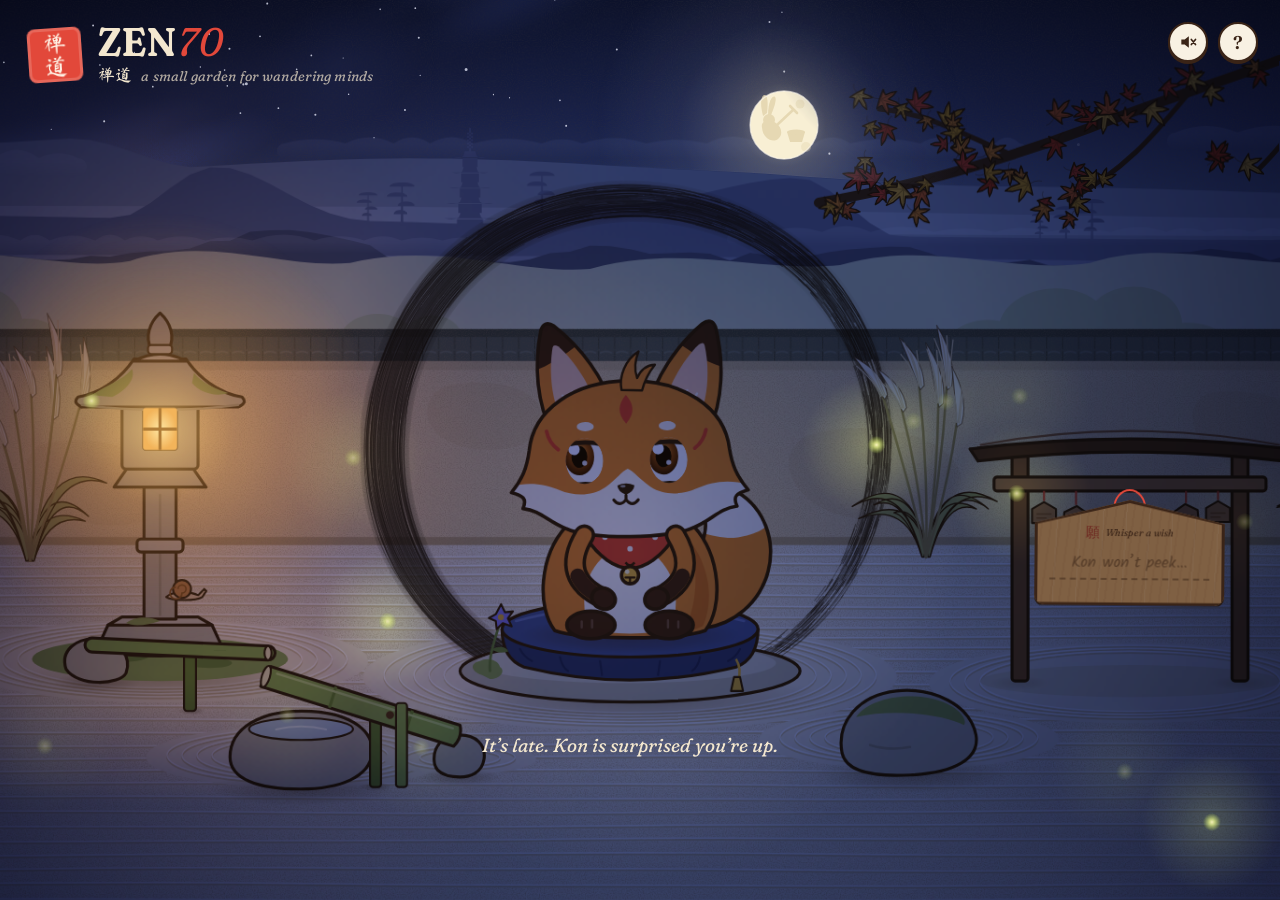
==== commit 6b066d2a: "Arrival: the garden fades in from the paper as the camera settles On load (not in tests, not with re" ====
--- a/index.html
+++ b/index.html
@@ -628,13 +628,17 @@
       <li>Do nothing for a while and watch where Kon goes.</li>
       <li>If a sparrow drops by, don't scare it off. Kon wants to say hello.</li>
       <li>Boop the nose. Pet the head. Circle Kon, quickly.</li>
-      <li>Light the lantern. Shake the maple. Tap the bamboo.</li>
+      <li>Light the lantern and watch the sun go down. (Put it out for morning.)</li>
+      <li>Shake the maple. Tap the bamboo. Wait for the wind.</li>
+      <li>At night, look up. Catch a falling star, then make a wish. Say hi to the moon.</li>
       <li>Come back tomorrow. Kon notices.</li>
     </ul>
     <p class="hints-foot">Nothing you type is read or stored. Kon only sees that you are typing.</p>
   </aside>
 
   <div id="debug" hidden></div>
+  <!-- the garden fades in from the paper on arrival -->
+  <div id="curtain" aria-hidden="true"></div>
 </div>
 
 <script type="module" src="js/main.js"></script>
--- a/css/style.css
+++ b/css/style.css
@@ -301,6 +301,24 @@
 .is-dark #fireflies, .is-dark #cursor-firefly { opacity: 1; }
 .lantern-window { fill: color-mix(in srgb, #ffcf6b calc(var(--lamp, 0) * 100%), #6f6a5e); }
 
+/* ---------- arrival: fade in from the paper while the camera settles back ---------- */
+#curtain { position: absolute; inset: 0; z-index: 40; background: var(--paper); pointer-events: none; opacity: 0; }
+.arriving #curtain { opacity: 1; }
+.arriving .brand, .arriving .corner, .arriving #wish { opacity: 0; }
+.intro #curtain { animation: curtain-up 1.5s ease-out .1s both; }
+@keyframes curtain-up { from { opacity: 1; } to { opacity: 0; } }
+/* each depth settles by a different amount: a little dolly shot through the parallax */
+.intro #layer-hills, .intro #layer-kasumi, .intro #layer-stars { animation: settle-far 2.8s cubic-bezier(.2, .7, .2, 1) both; }
+.intro #layer-trees, .intro #layer-wall { animation: settle-mid 2.8s cubic-bezier(.2, .7, .2, 1) both; }
+.intro #world-layers, .intro #glow, .intro #shade, .intro #sunlight { animation: settle-near 2.8s cubic-bezier(.2, .7, .2, 1) both; }
+.intro #layer-maple { animation: settle-maple 3s cubic-bezier(.2, .7, .2, 1) both; }
+.intro .brand, .intro .corner, .intro #wish { animation: ui-in 1s ease-out 1.1s both; }
+@keyframes settle-far { from { scale: 1.025; } to { scale: 1; } }
+@keyframes settle-mid { from { scale: 1.045; } to { scale: 1; } }
+@keyframes settle-near { from { scale: 1.07; } to { scale: 1; } }
+@keyframes settle-maple { from { scale: 1.16; opacity: .4; } to { scale: 1; opacity: 1; } }
+@keyframes ui-in { from { opacity: 0; } to { opacity: 1; } }
+
 /* ---------- branding ---------- */
 .brand {
   position: absolute;
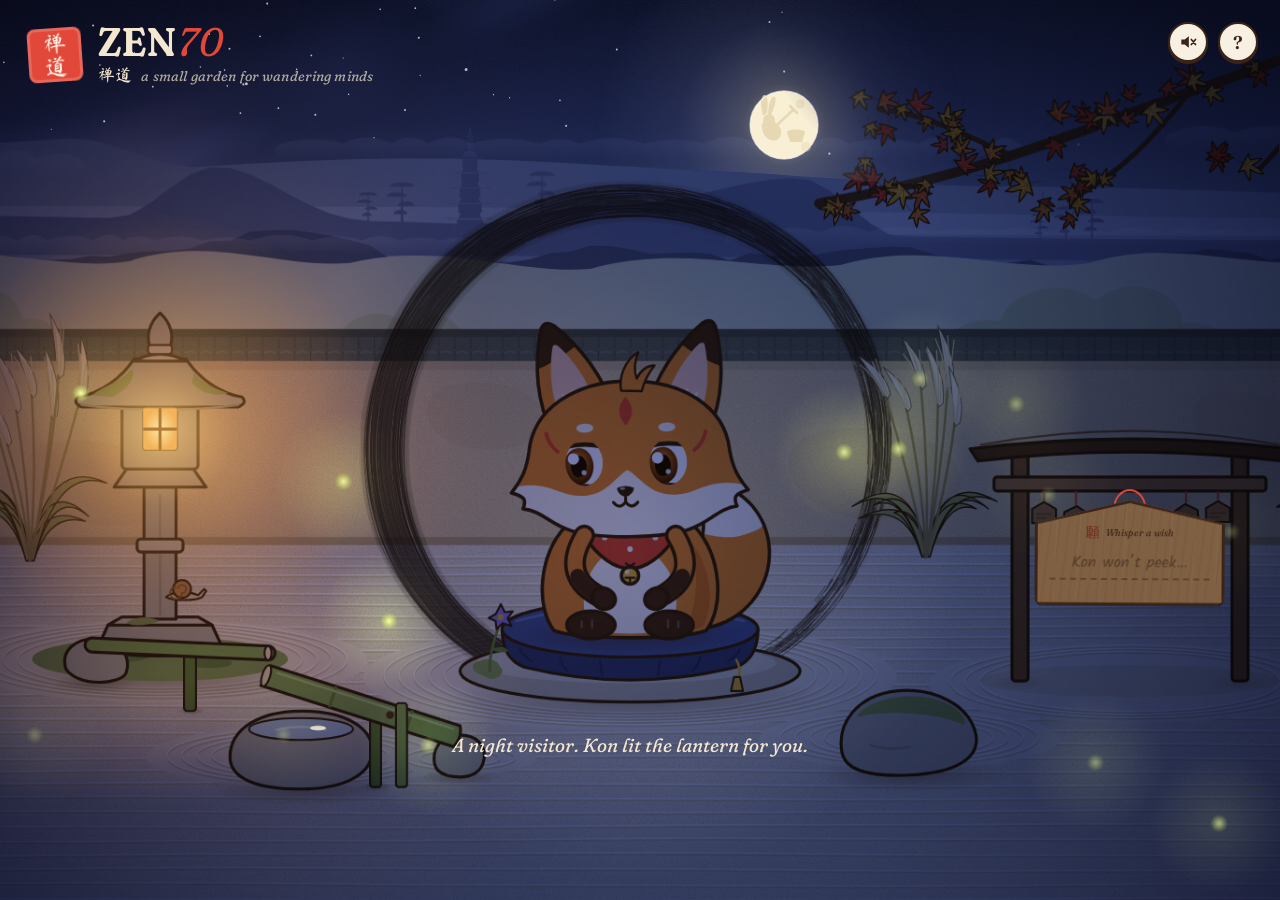
==== commit 9f9b840e: "Ambience: crickets after dark, distant birds by day, the moon in the basin With sound on, the garden" ====
--- a/index.html
+++ b/index.html
@@ -567,6 +567,8 @@
     </defs>
     <g id="glow-world">
       <circle id="lantern-halo" cx="330" cy="584" r="240" fill="url(#lantern-light)"/>
+      <!-- the moon, reflected in the stone basin -->
+      <ellipse id="basin-moon" cx="488" cy="883" rx="7" ry="2.4" class="basin-moon"/>
       <rect id="lantern-window-lit" x="313" y="563" width="34" height="42" rx="3" fill="url(#window-glow)"/>
       <path d="M 330,563 V 605 M 313,584 H 347" class="lantern-mullion lit"/>
       <g id="fireflies"></g>
--- a/css/style.css
+++ b/css/style.css
@@ -298,6 +298,7 @@
 /* lit things: the lantern follows the hour, fireflies come out after dark */
 #lantern-halo, #lantern-window-lit, #glow-world > .lantern-mullion { opacity: var(--lamp, 0); }
 #fireflies, #cursor-firefly { opacity: 0; transition: opacity 1.4s ease; }
+.basin-moon { fill: #fff6dc; opacity: calc(var(--stars, 0) * .8); }
 .is-dark #fireflies, .is-dark #cursor-firefly { opacity: 1; }
 .lantern-window { fill: color-mix(in srgb, #ffcf6b calc(var(--lamp, 0) * 100%), #6f6a5e); }
 
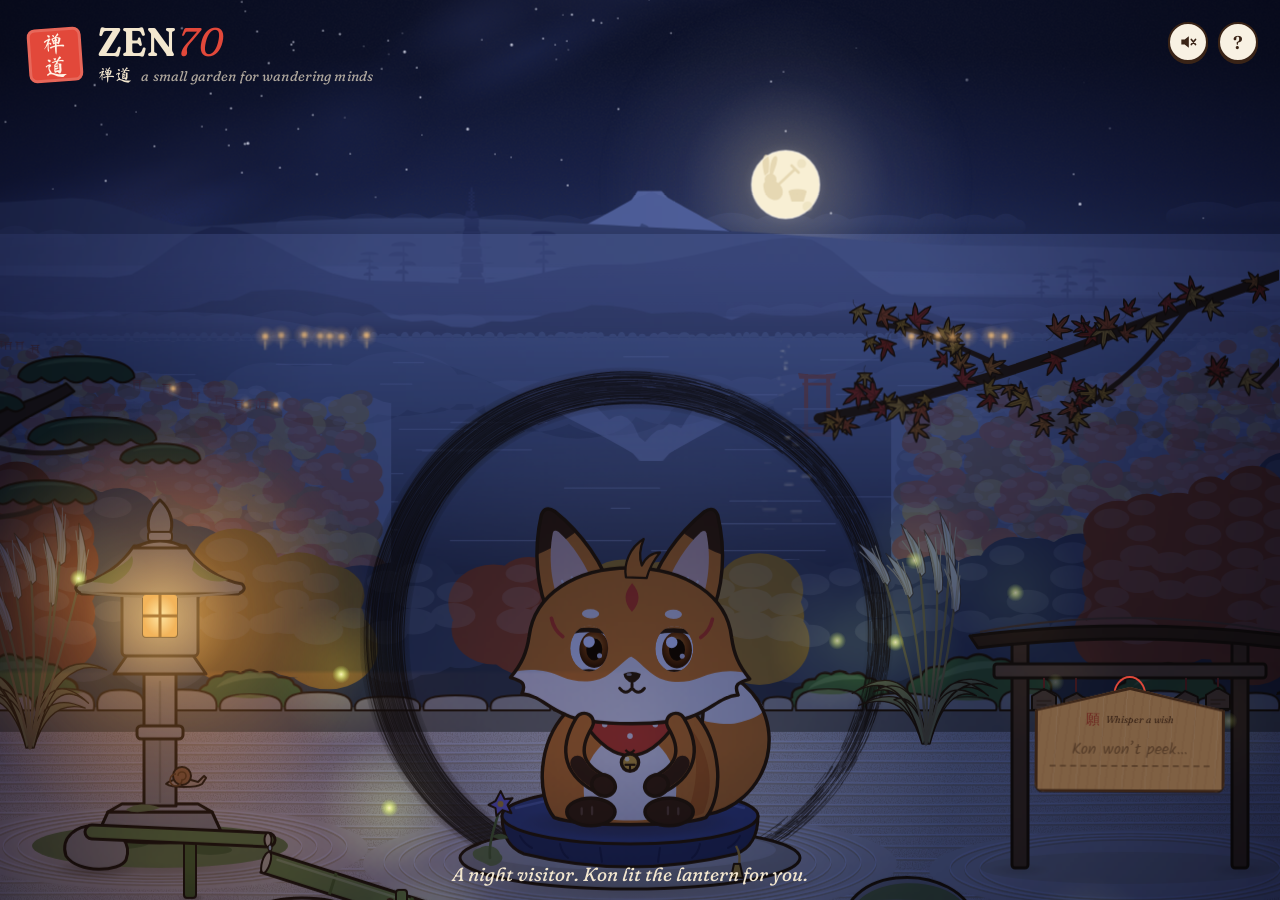
==== commit b9463e68: "The garden opens onto a valley, and the camera comes alive The plaster wall is gone. The garden is n" ====
--- a/index.html
+++ b/index.html
@@ -15,7 +15,8 @@
 <body>
 <div id="app">
 
-  <!-- far layer: sky, trees, wall and raked sand (static) -->
+  <!-- the stage: every layer of the garden (the camera zooms it as one) -->
+  <div id="stage">
   <!-- far scenery: three layers that drift at their own speed as the camera pans (parallax) -->
   <svg id="layer-hills" class="far-layer" viewBox="0 0 1600 1000" aria-hidden="true">
     <defs>
@@ -57,53 +58,33 @@
       <!-- distant hills in layers of haze, a pagoda, and mist (generated) -->
       <g id="sky" aria-hidden="true"></g>
   </svg>
-  <!-- bands of mist that drift slowly across the hills -->
+  <!-- the valley below the terrace: a lake with a village, a path of torii gates, the forest (js/garden/vista.js) -->
+  <svg id="layer-valley" class="far-layer" viewBox="0 0 1600 1000" aria-hidden="true">
+    <defs>
+      <linearGradient id="lake-grad" gradientUnits="userSpaceOnUse" x1="0" y1="404" x2="0" y2="640">
+        <stop offset="0" class="lake-s0"/>
+        <stop offset="1" class="lake-s1"/>
+      </linearGradient>
+      <linearGradient id="unkai-grad" gradientUnits="userSpaceOnUse" x1="0" y1="420" x2="0" y2="640">
+        <stop offset="0" class="haze-stop"/>
+        <stop offset=".55" class="haze-stop"/>
+        <stop offset="1" class="unkai-deep"/>
+      </linearGradient>
+      <linearGradient id="valley-haze" gradientUnits="userSpaceOnUse" x1="0" y1="330" x2="0" y2="690">
+        <stop offset="0" class="haze-stop" stop-opacity=".5"/>
+        <stop offset=".3" class="haze-stop" stop-opacity=".3"/>
+        <stop offset="1" class="haze-stop" stop-opacity="0"/>
+      </linearGradient>
+    </defs>
+    <g id="valley"></g>
+  </svg>
+  <!-- bands of mist that drift slowly, and a sea of clouds in the valley at dawn -->
   <svg id="layer-kasumi" class="far-layer" viewBox="0 0 1600 1000" aria-hidden="true">
       <g id="kasumi"></g>
   </svg>
-  <svg id="layer-trees" class="far-layer" viewBox="0 0 1600 1000" aria-hidden="true">
-      <!-- trees beyond the wall -->
-      <g id="trees" aria-hidden="true">
-        <path class="c-tree-far" d="M -1500,540 L -1500,470 C -1400,430 -1300,452 -1220,440 C -1120,410 -1040,446 -960,436 C -860,406 -780,440 -700,430 C -600,400 -520,442 -440,426 C -340,398 -260,436 -180,424 C -90,398 -10,430 70,420 C 150,392 230,428 300,416 C 380,390 450,424 520,418 C 610,396 690,430 760,424 C 850,398 930,428 1010,420 C 1100,394 1180,430 1260,418 C 1340,392 1420,426 1500,416 C 1590,394 1670,428 1760,420 C 1850,396 1930,430 2010,422 C 2110,398 2200,432 2290,424 C 2390,400 2480,430 2580,424 C 2680,404 2780,432 2880,428 C 2980,410 3060,430 3100,440 L 3100,540 Z"/>
-        <g class="c-tree-near">
-          <path d="M -40,540 C -60,500 -20,470 20,478 C 30,446 80,436 108,458 C 130,430 186,438 192,474 C 226,470 250,500 236,540 Z"/>
-          <path d="M 470,540 C 450,508 478,484 510,490 C 520,466 560,462 578,480 C 598,462 632,470 634,498 C 660,500 676,522 664,540 Z"/>
-          <path d="M 1120,540 C 1094,500 1130,468 1170,476 C 1180,444 1236,432 1266,456 C 1292,430 1350,440 1352,478 C 1392,474 1420,506 1404,540 Z"/>
-          <path d="M 1700,540 C 1680,506 1706,480 1740,486 C 1752,460 1796,456 1812,478 C 1836,460 1870,470 1868,500 C 1894,504 1906,526 1894,540 Z"/>
-        </g>
-      </g>
-
-  </svg>
-  <svg id="layer-wall" class="far-layer" viewBox="0 0 1600 1000" aria-hidden="true">
-    <defs>
-      <filter id="grain-wall" x="0" y="0" width="100%" height="100%" filterUnits="objectBoundingBox">
-      <feTurbulence type="fractalNoise" baseFrequency="0.85" numOctaves="2" seed="5" stitchTiles="stitch"/>
-      <feColorMatrix type="matrix" values="0 0 0 0 0.30  0 0 0 0 0.21  0 0 0 0 0.13  0 0 0 -2.2 1.32"/>
-    </filter>
-      <pattern id="roof-tiles" width="16" height="24" patternUnits="userSpaceOnUse">
-        <rect width="16" height="24" class="c-roof"/>
-        <path d="M 0.5,2 V 24" class="roof-seam"/>
-        <path d="M 2,4 Q 8,1 14,4" class="roof-hi"/>
-      </pattern>
-    </defs>
-      <!-- the old earthen wall, with its tiled cap -->
-      <g id="wall" aria-hidden="true">
-        <rect x="-1500" y="514" width="4600" height="186" class="c-wall"/>
-        <g class="wall-stains">
-          <path d="M -120,560 C -80,548 -20,566 10,600 C 30,630 -10,668 -60,652 C -110,640 -150,590 -120,560 Z"/>
-          <path d="M 210,600 C 260,586 330,604 350,640 C 362,668 300,690 250,676 C 200,664 180,620 210,600 Z"/>
-          <path d="M 620,540 C 680,530 720,552 712,580 C 704,606 650,612 618,596 C 590,582 590,548 620,540 Z"/>
-          <path d="M 980,590 C 1040,572 1120,590 1130,628 C 1140,664 1060,684 1010,670 C 960,656 940,606 980,590 Z"/>
-          <path d="M 1380,548 C 1430,540 1480,560 1478,592 C 1476,620 1420,630 1390,612 C 1360,596 1352,556 1380,548 Z"/>
-          <path d="M 1700,610 C 1760,596 1830,612 1836,646 C 1840,676 1770,690 1730,676 C 1690,662 1670,620 1700,610 Z"/>
-        </g>
-        <rect x="-1500" y="488" width="4600" height="28" fill="url(#roof-tiles)"/>
-        <rect x="-1500" y="484" width="4600" height="8" class="c-roof-ridge"/>
-        <rect x="-1500" y="516" width="4600" height="9" class="wall-eave-shadow"/>
-        <rect x="-1500" y="692" width="4600" height="10" class="c-curb"/>
-        <rect x="-1500" y="484" width="4600" height="218" fill="#000" filter="url(#grain-wall)" class="paper-grain"/>
-      </g>
-
+  <!-- the terrace's back edge: an old pine, round-pruned shrubs, a stone border -->
+  <svg id="layer-terrace" class="far-layer" viewBox="0 0 1600 1000" aria-hidden="true">
+      <g id="terrace"></g>
   </svg>
 
   <!-- everything on the ground moves together with the camera -->
@@ -578,6 +559,7 @@
 
   <!-- shafts of sunlight and floating dust, screened over everything -->
   <canvas id="sunlight" aria-hidden="true"></canvas>
+  </div>
 
   <!-- branding -->
   <header class="brand">
--- a/css/style.css
+++ b/css/style.css
@@ -72,6 +72,8 @@
   user-select: none;
   -webkit-user-select: none;
 }
+
+#stage { position: absolute; inset: 0; }
 
 /* Every layer is a little wider than the screen (the camera's range) and is
    slid with a composited transform, so panning never redraws static art. */
@@ -166,6 +168,45 @@
 .sky-s3 { stop-color: var(--sky3, #f5efdf); }
 .sun-disc { fill: #fffaf0; }
 .sun-halo { stop-color: var(--sun-glow, #fff3cf); }
+/* the sacred mountain */
+.peak { fill: var(--peak, #b6c7c9); }
+.peak-shade { fill: #1d2440; opacity: .1; }
+.snow { fill: var(--snow, #f9f7f1); }
+/* the valley: lake, village, torii path, forest; the sea of clouds */
+.lake-s0 { stop-color: var(--sky2, #e2e4d6); }
+.lake-s1 { stop-color: var(--sky0, #7ba8c8); }
+.lake-deep { fill: #10203c; opacity: .16; }
+.lake-mirror { opacity: .34; }
+.lake-hi { fill: none; stroke: #fff; stroke-width: 1.3; stroke-linecap: round; opacity: .32; }
+.shore, .house { fill: var(--slope0, #97ae9e); }
+.house { filter: brightness(.82); }
+.hill-side { fill: var(--slope0, #97ae9e); }
+.torii-path { fill: none; stroke: #e2d6bc; stroke-width: 2.4; stroke-linecap: round; opacity: .55; }
+.torii { fill: #d0482f; }
+.canopy-far { fill: var(--slope0, #97ae9e); }
+.canopy-mid { fill: var(--slope1, #729077); }
+.canopy-near { fill: var(--slope2, #557558); }
+/* autumn in the forest (the light map tints these with the hour) */
+.canopy-red { fill: #c0664c; }
+.canopy-gold { fill: #c9a35c; }
+.canopy-rust { fill: #9a7050; }
+.canopy-red.near { fill: #b4553c; }
+.canopy-gold.near { fill: #c29242; }
+.haze-stop { stop-color: var(--mist, #fbf8ee); }
+.canopy-hi { fill: #fff8e0; opacity: .16; }
+.unkai { opacity: var(--unkai, .2); }
+.unkai-deep { stop-color: #d3dbe4; }
+.unkai-top { fill: #fff; opacity: .32; }
+/* the terrace edge */
+.pine-trunk { fill: #5a4031; stroke: var(--ink); stroke-width: 2.4; stroke-linejoin: round; }
+.pine-branch { fill: none; stroke: #5a4031; stroke-width: 5; stroke-linecap: round; }
+.pine-pad { fill: #3f6a45; stroke: var(--ink); stroke-width: 2; stroke-linejoin: round; }
+.pine-pad-hi { fill: #6c9a5c; opacity: .9; }
+.shrub { fill: #57864a; stroke: var(--ink); stroke-width: 2.4; stroke-linejoin: round; }
+.shrub-hi { fill: #82ad66; opacity: .85; }
+.terrace-stone { fill: var(--stone); stroke: var(--ink); stroke-width: 2; stroke-linejoin: round; }
+.terrace-wall { fill: #8f8a7a; }
+.canopy-near.below { filter: brightness(.8); }
 .hill-far { fill: var(--ridge0, #c1ccca); }
 .hill-mid { fill: var(--ridge1, #a6b6ae); }
 .hill-near { fill: var(--ridge2, #8b9f8e); }
@@ -308,15 +349,9 @@
 .arriving .brand, .arriving .corner, .arriving #wish { opacity: 0; }
 .intro #curtain { animation: curtain-up 1.5s ease-out .1s both; }
 @keyframes curtain-up { from { opacity: 1; } to { opacity: 0; } }
-/* each depth settles by a different amount: a little dolly shot through the parallax */
-.intro #layer-hills, .intro #layer-kasumi, .intro #layer-stars { animation: settle-far 2.8s cubic-bezier(.2, .7, .2, 1) both; }
-.intro #layer-trees, .intro #layer-wall { animation: settle-mid 2.8s cubic-bezier(.2, .7, .2, 1) both; }
-.intro #world-layers, .intro #glow, .intro #shade, .intro #sunlight { animation: settle-near 2.8s cubic-bezier(.2, .7, .2, 1) both; }
+/* (the camera itself comes down from the sky: Scene.startIntro) */
 .intro #layer-maple { animation: settle-maple 3s cubic-bezier(.2, .7, .2, 1) both; }
 .intro .brand, .intro .corner, .intro #wish { animation: ui-in 1s ease-out 1.1s both; }
-@keyframes settle-far { from { scale: 1.025; } to { scale: 1; } }
-@keyframes settle-mid { from { scale: 1.045; } to { scale: 1; } }
-@keyframes settle-near { from { scale: 1.07; } to { scale: 1; } }
 @keyframes settle-maple { from { scale: 1.16; opacity: .4; } to { scale: 1; opacity: 1; } }
 @keyframes ui-in { from { opacity: 0; } to { opacity: 1; } }
 
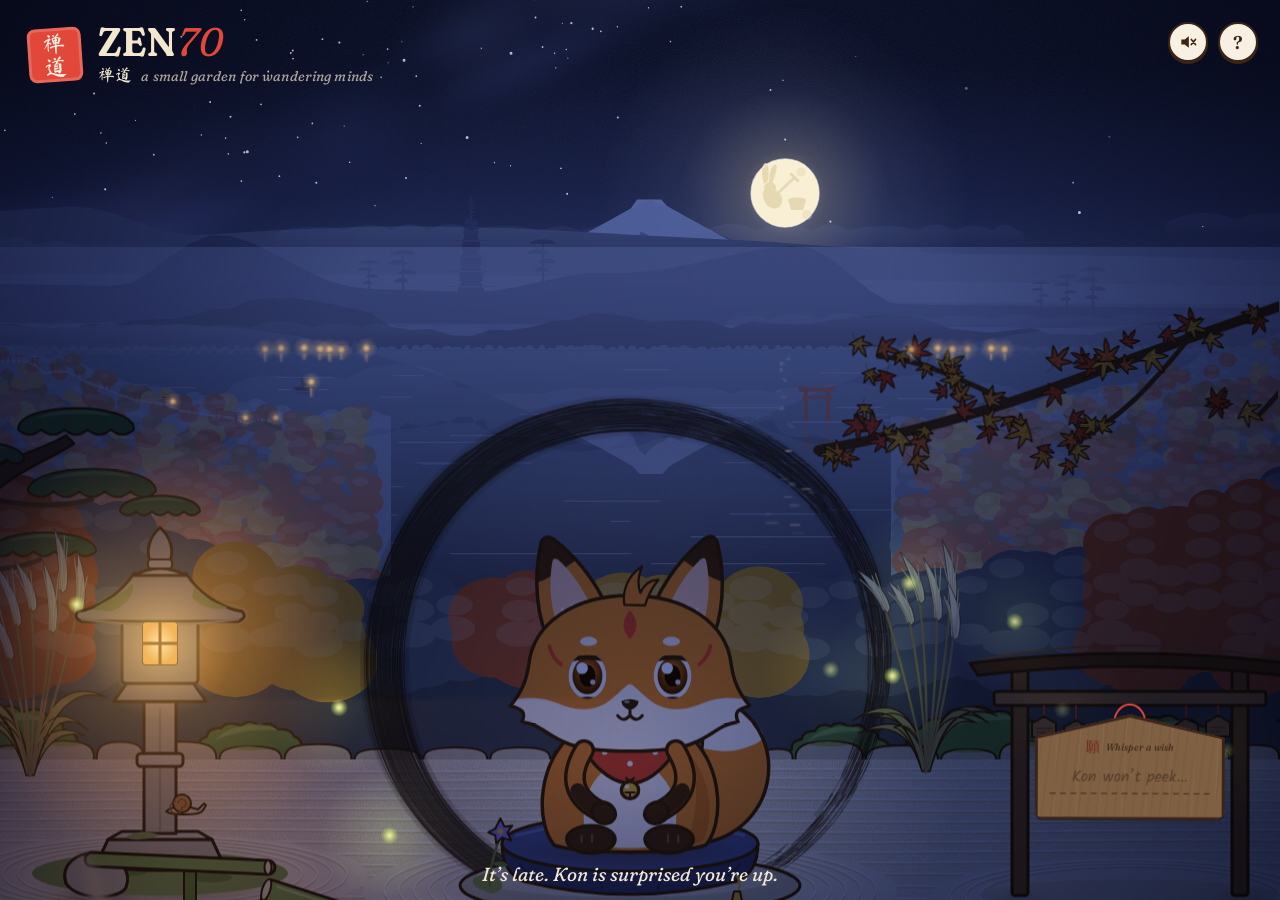
==== commit 975672c0: "Depth and life: out-of-focus corners, a leaf past the lens, birds, a boat - Right in front of the le" ====
--- a/index.html
+++ b/index.html
@@ -82,10 +82,6 @@
   <svg id="layer-kasumi" class="far-layer" viewBox="0 0 1600 1000" aria-hidden="true">
       <g id="kasumi"></g>
   </svg>
-  <!-- the terrace's back edge: an old pine, round-pruned shrubs, a stone border -->
-  <svg id="layer-terrace" class="far-layer" viewBox="0 0 1600 1000" aria-hidden="true">
-      <g id="terrace"></g>
-  </svg>
 
   <!-- everything on the ground moves together with the camera -->
   <div id="world-layers">
@@ -101,6 +97,8 @@
       <feColorMatrix type="matrix" values="0 0 0 0 0.30  0 0 0 0 0.21  0 0 0 0 0.13  0 0 0 -2.2 1.32"/>
     </filter>
     </defs>
+      <!-- the terrace's back edge: an old pine, round-pruned shrubs, a stone border (js/garden/vista.js) -->
+      <g id="terrace"></g>
       <!-- raked sand: base, generated rake lines and ripple rings -->
       <g id="sand" aria-hidden="true">
         <rect x="-1500" y="700" width="4600" height="1800" class="c-sand"/>
@@ -492,6 +490,10 @@
       </g>
 
   </svg>
+
+  <!-- right in front of the lens, out of focus: pampas grass and maple leaves at the corners -->
+  <svg id="near-l" class="near" aria-hidden="true"><defs><filter id="dof" x="-30%" y="-30%" width="160%" height="160%"><feGaussianBlur stdDeviation="6"/></filter></defs><g id="near-left" filter="url(#dof)"></g></svg>
+  <svg id="near-r" class="near" aria-hidden="true"><g id="near-right" filter="url(#dof)"></g></svg>
 
   <!-- the light of the hour, multiplied over the garden (js/garden/light.js) -->
   <canvas id="shade" aria-hidden="true"></canvas>
@@ -559,6 +561,8 @@
 
   <!-- shafts of sunlight and floating dust, screened over everything -->
   <canvas id="sunlight" aria-hidden="true"></canvas>
+  <!-- now and then a leaf tumbles right past the lens -->
+  <div id="lens-leaf" aria-hidden="true"></div>
   </div>
 
   <!-- branding -->
--- a/css/style.css
+++ b/css/style.css
@@ -100,6 +100,27 @@
   will-change: transform;
 }
 #layer-maple #maple { pointer-events: auto; }
+.near {
+  position: absolute;
+  pointer-events: none;
+  overflow: visible;
+  will-change: transform;
+}
+.near-blade { fill: #4f5a32; }
+.near-plume { fill: #d8c9a6; }
+.near-leaf { stroke: none; }
+.near-twig { fill: none; stroke: #3f2a20; stroke-width: 9; stroke-linecap: round; }
+#lens-leaf {
+  position: absolute;
+  left: 0; top: 0;
+  width: 240px; height: 240px;
+  pointer-events: none;
+  display: none;
+  will-change: transform;
+  filter: blur(5px);
+  opacity: .88;
+}
+#lens-leaf svg { width: 100%; height: 100%; display: block; }
 
 .layer-canvas {
   position: absolute;
@@ -183,6 +204,8 @@
 .hill-side { fill: var(--slope0, #97ae9e); }
 .torii-path { fill: none; stroke: #e2d6bc; stroke-width: 2.4; stroke-linecap: round; opacity: .55; }
 .torii { fill: #d0482f; }
+.boat { fill: #3b3236; }
+.wake { opacity: .45; }
 .canopy-far { fill: var(--slope0, #97ae9e); }
 .canopy-mid { fill: var(--slope1, #729077); }
 .canopy-near { fill: var(--slope2, #557558); }
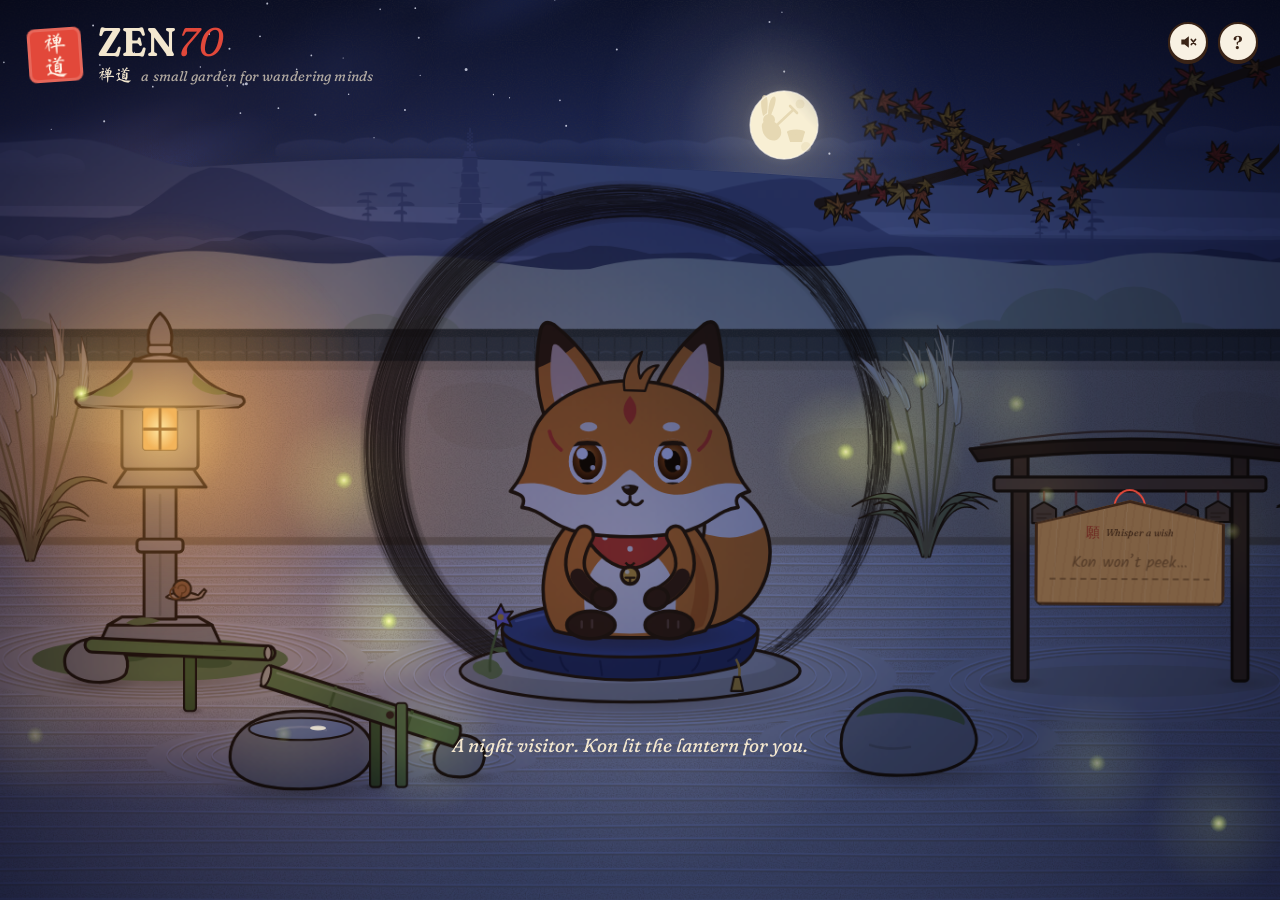
==== commit a76177b7: "Merge pull request #6 from xxu29958-jpg/feature/magic A sky, light and weather for the garden, and s" ====
--- a/index.html
+++ b/index.html
@@ -15,8 +15,7 @@
 <body>
 <div id="app">
 
-  <!-- the stage: every layer of the garden (the camera zooms it as one) -->
-  <div id="stage">
+  <!-- far layer: sky, trees, wall and raked sand (static) -->
   <!-- far scenery: three layers that drift at their own speed as the camera pans (parallax) -->
   <svg id="layer-hills" class="far-layer" viewBox="0 0 1600 1000" aria-hidden="true">
     <defs>
@@ -58,29 +57,53 @@
       <!-- distant hills in layers of haze, a pagoda, and mist (generated) -->
       <g id="sky" aria-hidden="true"></g>
   </svg>
-  <!-- the valley below the terrace: a lake with a village, a path of torii gates, the forest (js/garden/vista.js) -->
-  <svg id="layer-valley" class="far-layer" viewBox="0 0 1600 1000" aria-hidden="true">
-    <defs>
-      <linearGradient id="lake-grad" gradientUnits="userSpaceOnUse" x1="0" y1="404" x2="0" y2="640">
-        <stop offset="0" class="lake-s0"/>
-        <stop offset="1" class="lake-s1"/>
-      </linearGradient>
-      <linearGradient id="unkai-grad" gradientUnits="userSpaceOnUse" x1="0" y1="420" x2="0" y2="640">
-        <stop offset="0" class="haze-stop"/>
-        <stop offset=".55" class="haze-stop"/>
-        <stop offset="1" class="unkai-deep"/>
-      </linearGradient>
-      <linearGradient id="valley-haze" gradientUnits="userSpaceOnUse" x1="0" y1="330" x2="0" y2="690">
-        <stop offset="0" class="haze-stop" stop-opacity=".5"/>
-        <stop offset=".3" class="haze-stop" stop-opacity=".3"/>
-        <stop offset="1" class="haze-stop" stop-opacity="0"/>
-      </linearGradient>
-    </defs>
-    <g id="valley"></g>
-  </svg>
-  <!-- bands of mist that drift slowly, and a sea of clouds in the valley at dawn -->
+  <!-- bands of mist that drift slowly across the hills -->
   <svg id="layer-kasumi" class="far-layer" viewBox="0 0 1600 1000" aria-hidden="true">
       <g id="kasumi"></g>
+  </svg>
+  <svg id="layer-trees" class="far-layer" viewBox="0 0 1600 1000" aria-hidden="true">
+      <!-- trees beyond the wall -->
+      <g id="trees" aria-hidden="true">
+        <path class="c-tree-far" d="M -1500,540 L -1500,470 C -1400,430 -1300,452 -1220,440 C -1120,410 -1040,446 -960,436 C -860,406 -780,440 -700,430 C -600,400 -520,442 -440,426 C -340,398 -260,436 -180,424 C -90,398 -10,430 70,420 C 150,392 230,428 300,416 C 380,390 450,424 520,418 C 610,396 690,430 760,424 C 850,398 930,428 1010,420 C 1100,394 1180,430 1260,418 C 1340,392 1420,426 1500,416 C 1590,394 1670,428 1760,420 C 1850,396 1930,430 2010,422 C 2110,398 2200,432 2290,424 C 2390,400 2480,430 2580,424 C 2680,404 2780,432 2880,428 C 2980,410 3060,430 3100,440 L 3100,540 Z"/>
+        <g class="c-tree-near">
+          <path d="M -40,540 C -60,500 -20,470 20,478 C 30,446 80,436 108,458 C 130,430 186,438 192,474 C 226,470 250,500 236,540 Z"/>
+          <path d="M 470,540 C 450,508 478,484 510,490 C 520,466 560,462 578,480 C 598,462 632,470 634,498 C 660,500 676,522 664,540 Z"/>
+          <path d="M 1120,540 C 1094,500 1130,468 1170,476 C 1180,444 1236,432 1266,456 C 1292,430 1350,440 1352,478 C 1392,474 1420,506 1404,540 Z"/>
+          <path d="M 1700,540 C 1680,506 1706,480 1740,486 C 1752,460 1796,456 1812,478 C 1836,460 1870,470 1868,500 C 1894,504 1906,526 1894,540 Z"/>
+        </g>
+      </g>
+
+  </svg>
+  <svg id="layer-wall" class="far-layer" viewBox="0 0 1600 1000" aria-hidden="true">
+    <defs>
+      <filter id="grain-wall" x="0" y="0" width="100%" height="100%" filterUnits="objectBoundingBox">
+      <feTurbulence type="fractalNoise" baseFrequency="0.85" numOctaves="2" seed="5" stitchTiles="stitch"/>
+      <feColorMatrix type="matrix" values="0 0 0 0 0.30  0 0 0 0 0.21  0 0 0 0 0.13  0 0 0 -2.2 1.32"/>
+    </filter>
+      <pattern id="roof-tiles" width="16" height="24" patternUnits="userSpaceOnUse">
+        <rect width="16" height="24" class="c-roof"/>
+        <path d="M 0.5,2 V 24" class="roof-seam"/>
+        <path d="M 2,4 Q 8,1 14,4" class="roof-hi"/>
+      </pattern>
+    </defs>
+      <!-- the old earthen wall, with its tiled cap -->
+      <g id="wall" aria-hidden="true">
+        <rect x="-1500" y="514" width="4600" height="186" class="c-wall"/>
+        <g class="wall-stains">
+          <path d="M -120,560 C -80,548 -20,566 10,600 C 30,630 -10,668 -60,652 C -110,640 -150,590 -120,560 Z"/>
+          <path d="M 210,600 C 260,586 330,604 350,640 C 362,668 300,690 250,676 C 200,664 180,620 210,600 Z"/>
+          <path d="M 620,540 C 680,530 720,552 712,580 C 704,606 650,612 618,596 C 590,582 590,548 620,540 Z"/>
+          <path d="M 980,590 C 1040,572 1120,590 1130,628 C 1140,664 1060,684 1010,670 C 960,656 940,606 980,590 Z"/>
+          <path d="M 1380,548 C 1430,540 1480,560 1478,592 C 1476,620 1420,630 1390,612 C 1360,596 1352,556 1380,548 Z"/>
+          <path d="M 1700,610 C 1760,596 1830,612 1836,646 C 1840,676 1770,690 1730,676 C 1690,662 1670,620 1700,610 Z"/>
+        </g>
+        <rect x="-1500" y="488" width="4600" height="28" fill="url(#roof-tiles)"/>
+        <rect x="-1500" y="484" width="4600" height="8" class="c-roof-ridge"/>
+        <rect x="-1500" y="516" width="4600" height="9" class="wall-eave-shadow"/>
+        <rect x="-1500" y="692" width="4600" height="10" class="c-curb"/>
+        <rect x="-1500" y="484" width="4600" height="218" fill="#000" filter="url(#grain-wall)" class="paper-grain"/>
+      </g>
+
   </svg>
 
   <!-- everything on the ground moves together with the camera -->
@@ -97,8 +120,6 @@
       <feColorMatrix type="matrix" values="0 0 0 0 0.30  0 0 0 0 0.21  0 0 0 0 0.13  0 0 0 -2.2 1.32"/>
     </filter>
     </defs>
-      <!-- the terrace's back edge: an old pine, round-pruned shrubs, a stone border (js/garden/vista.js) -->
-      <g id="terrace"></g>
       <!-- raked sand: base, generated rake lines and ripple rings -->
       <g id="sand" aria-hidden="true">
         <rect x="-1500" y="700" width="4600" height="1800" class="c-sand"/>
@@ -490,10 +511,6 @@
       </g>
 
   </svg>
-
-  <!-- right in front of the lens, out of focus: pampas grass and maple leaves at the corners -->
-  <svg id="near-l" class="near" aria-hidden="true"><defs><filter id="dof" x="-30%" y="-30%" width="160%" height="160%"><feGaussianBlur stdDeviation="6"/></filter></defs><g id="near-left" filter="url(#dof)"></g></svg>
-  <svg id="near-r" class="near" aria-hidden="true"><g id="near-right" filter="url(#dof)"></g></svg>
 
   <!-- the light of the hour, multiplied over the garden (js/garden/light.js) -->
   <canvas id="shade" aria-hidden="true"></canvas>
@@ -561,9 +578,6 @@
 
   <!-- shafts of sunlight and floating dust, screened over everything -->
   <canvas id="sunlight" aria-hidden="true"></canvas>
-  <!-- now and then a leaf tumbles right past the lens -->
-  <div id="lens-leaf" aria-hidden="true"></div>
-  </div>
 
   <!-- branding -->
   <header class="brand">
--- a/css/style.css
+++ b/css/style.css
@@ -73,8 +73,6 @@
   -webkit-user-select: none;
 }
 
-#stage { position: absolute; inset: 0; }
-
 /* Every layer is a little wider than the screen (the camera's range) and is
    slid with a composited transform, so panning never redraws static art. */
 #scene, #scene-back, #glow, .far-layer {
@@ -100,27 +98,6 @@
   will-change: transform;
 }
 #layer-maple #maple { pointer-events: auto; }
-.near {
-  position: absolute;
-  pointer-events: none;
-  overflow: visible;
-  will-change: transform;
-}
-.near-blade { fill: #4f5a32; }
-.near-plume { fill: #d8c9a6; }
-.near-leaf { stroke: none; }
-.near-twig { fill: none; stroke: #3f2a20; stroke-width: 9; stroke-linecap: round; }
-#lens-leaf {
-  position: absolute;
-  left: 0; top: 0;
-  width: 240px; height: 240px;
-  pointer-events: none;
-  display: none;
-  will-change: transform;
-  filter: blur(5px);
-  opacity: .88;
-}
-#lens-leaf svg { width: 100%; height: 100%; display: block; }
 
 .layer-canvas {
   position: absolute;
@@ -189,47 +166,6 @@
 .sky-s3 { stop-color: var(--sky3, #f5efdf); }
 .sun-disc { fill: #fffaf0; }
 .sun-halo { stop-color: var(--sun-glow, #fff3cf); }
-/* the sacred mountain */
-.peak { fill: var(--peak, #b6c7c9); }
-.peak-shade { fill: #1d2440; opacity: .1; }
-.snow { fill: var(--snow, #f9f7f1); }
-/* the valley: lake, village, torii path, forest; the sea of clouds */
-.lake-s0 { stop-color: var(--sky2, #e2e4d6); }
-.lake-s1 { stop-color: var(--sky0, #7ba8c8); }
-.lake-deep { fill: #10203c; opacity: .16; }
-.lake-mirror { opacity: .34; }
-.lake-hi { fill: none; stroke: #fff; stroke-width: 1.3; stroke-linecap: round; opacity: .32; }
-.shore, .house { fill: var(--slope0, #97ae9e); }
-.house { filter: brightness(.82); }
-.hill-side { fill: var(--slope0, #97ae9e); }
-.torii-path { fill: none; stroke: #e2d6bc; stroke-width: 2.4; stroke-linecap: round; opacity: .55; }
-.torii { fill: #d0482f; }
-.boat { fill: #3b3236; }
-.wake { opacity: .45; }
-.canopy-far { fill: var(--slope0, #97ae9e); }
-.canopy-mid { fill: var(--slope1, #729077); }
-.canopy-near { fill: var(--slope2, #557558); }
-/* autumn in the forest (the light map tints these with the hour) */
-.canopy-red { fill: #c0664c; }
-.canopy-gold { fill: #c9a35c; }
-.canopy-rust { fill: #9a7050; }
-.canopy-red.near { fill: #b4553c; }
-.canopy-gold.near { fill: #c29242; }
-.haze-stop { stop-color: var(--mist, #fbf8ee); }
-.canopy-hi { fill: #fff8e0; opacity: .16; }
-.unkai { opacity: var(--unkai, .2); }
-.unkai-deep { stop-color: #d3dbe4; }
-.unkai-top { fill: #fff; opacity: .32; }
-/* the terrace edge */
-.pine-trunk { fill: #5a4031; stroke: var(--ink); stroke-width: 2.4; stroke-linejoin: round; }
-.pine-branch { fill: none; stroke: #5a4031; stroke-width: 5; stroke-linecap: round; }
-.pine-pad { fill: #3f6a45; stroke: var(--ink); stroke-width: 2; stroke-linejoin: round; }
-.pine-pad-hi { fill: #6c9a5c; opacity: .9; }
-.shrub { fill: #57864a; stroke: var(--ink); stroke-width: 2.4; stroke-linejoin: round; }
-.shrub-hi { fill: #82ad66; opacity: .85; }
-.terrace-stone { fill: var(--stone); stroke: var(--ink); stroke-width: 2; stroke-linejoin: round; }
-.terrace-wall { fill: #8f8a7a; }
-.canopy-near.below { filter: brightness(.8); }
 .hill-far { fill: var(--ridge0, #c1ccca); }
 .hill-mid { fill: var(--ridge1, #a6b6ae); }
 .hill-near { fill: var(--ridge2, #8b9f8e); }
@@ -372,9 +308,15 @@
 .arriving .brand, .arriving .corner, .arriving #wish { opacity: 0; }
 .intro #curtain { animation: curtain-up 1.5s ease-out .1s both; }
 @keyframes curtain-up { from { opacity: 1; } to { opacity: 0; } }
-/* (the camera itself comes down from the sky: Scene.startIntro) */
+/* each depth settles by a different amount: a little dolly shot through the parallax */
+.intro #layer-hills, .intro #layer-kasumi, .intro #layer-stars { animation: settle-far 2.8s cubic-bezier(.2, .7, .2, 1) both; }
+.intro #layer-trees, .intro #layer-wall { animation: settle-mid 2.8s cubic-bezier(.2, .7, .2, 1) both; }
+.intro #world-layers, .intro #glow, .intro #shade, .intro #sunlight { animation: settle-near 2.8s cubic-bezier(.2, .7, .2, 1) both; }
 .intro #layer-maple { animation: settle-maple 3s cubic-bezier(.2, .7, .2, 1) both; }
 .intro .brand, .intro .corner, .intro #wish { animation: ui-in 1s ease-out 1.1s both; }
+@keyframes settle-far { from { scale: 1.025; } to { scale: 1; } }
+@keyframes settle-mid { from { scale: 1.045; } to { scale: 1; } }
+@keyframes settle-near { from { scale: 1.07; } to { scale: 1; } }
 @keyframes settle-maple { from { scale: 1.16; opacity: .4; } to { scale: 1; opacity: 1; } }
 @keyframes ui-in { from { opacity: 0; } to { opacity: 1; } }
 
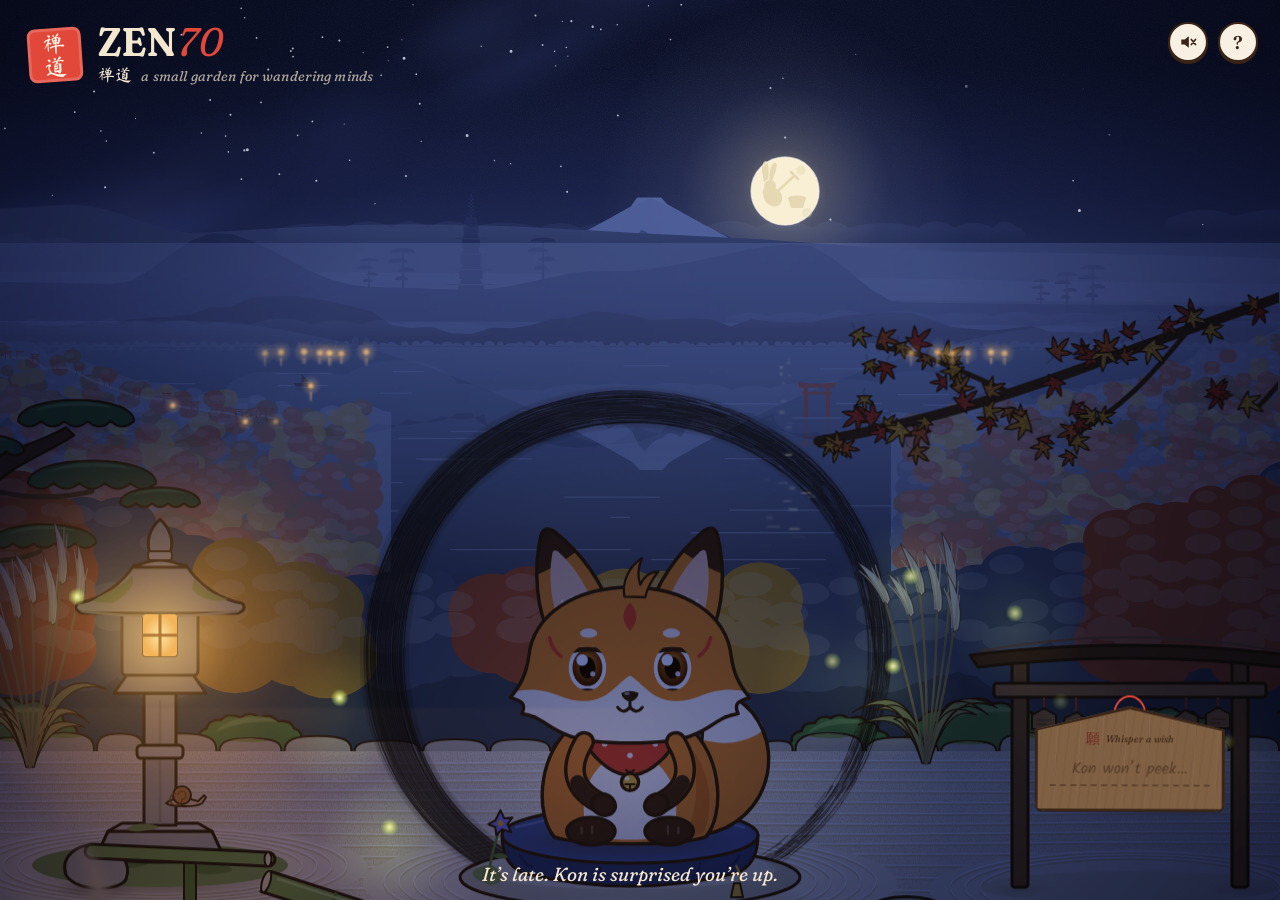
==== commit 5d4d6f0e: "Merge pull request #7 from xxu29958-jpg/feature/world The garden opens onto a valley, with a living " ====
--- a/index.html
+++ b/index.html
@@ -15,7 +15,8 @@
 <body>
 <div id="app">
 
-  <!-- far layer: sky, trees, wall and raked sand (static) -->
+  <!-- the stage: every layer of the garden (the camera zooms it as one) -->
+  <div id="stage">
   <!-- far scenery: three layers that drift at their own speed as the camera pans (parallax) -->
   <svg id="layer-hills" class="far-layer" viewBox="0 0 1600 1000" aria-hidden="true">
     <defs>
@@ -57,53 +58,29 @@
       <!-- distant hills in layers of haze, a pagoda, and mist (generated) -->
       <g id="sky" aria-hidden="true"></g>
   </svg>
-  <!-- bands of mist that drift slowly across the hills -->
+  <!-- the valley below the terrace: a lake with a village, a path of torii gates, the forest (js/garden/vista.js) -->
+  <svg id="layer-valley" class="far-layer" viewBox="0 0 1600 1000" aria-hidden="true">
+    <defs>
+      <linearGradient id="lake-grad" gradientUnits="userSpaceOnUse" x1="0" y1="404" x2="0" y2="640">
+        <stop offset="0" class="lake-s0"/>
+        <stop offset="1" class="lake-s1"/>
+      </linearGradient>
+      <linearGradient id="unkai-grad" gradientUnits="userSpaceOnUse" x1="0" y1="420" x2="0" y2="640">
+        <stop offset="0" class="haze-stop"/>
+        <stop offset=".55" class="haze-stop"/>
+        <stop offset="1" class="unkai-deep"/>
+      </linearGradient>
+      <linearGradient id="valley-haze" gradientUnits="userSpaceOnUse" x1="0" y1="330" x2="0" y2="690">
+        <stop offset="0" class="haze-stop" stop-opacity=".5"/>
+        <stop offset=".3" class="haze-stop" stop-opacity=".3"/>
+        <stop offset="1" class="haze-stop" stop-opacity="0"/>
+      </linearGradient>
+    </defs>
+    <g id="valley"></g>
+  </svg>
+  <!-- bands of mist that drift slowly, and a sea of clouds in the valley at dawn -->
   <svg id="layer-kasumi" class="far-layer" viewBox="0 0 1600 1000" aria-hidden="true">
       <g id="kasumi"></g>
-  </svg>
-  <svg id="layer-trees" class="far-layer" viewBox="0 0 1600 1000" aria-hidden="true">
-      <!-- trees beyond the wall -->
-      <g id="trees" aria-hidden="true">
-        <path class="c-tree-far" d="M -1500,540 L -1500,470 C -1400,430 -1300,452 -1220,440 C -1120,410 -1040,446 -960,436 C -860,406 -780,440 -700,430 C -600,400 -520,442 -440,426 C -340,398 -260,436 -180,424 C -90,398 -10,430 70,420 C 150,392 230,428 300,416 C 380,390 450,424 520,418 C 610,396 690,430 760,424 C 850,398 930,428 1010,420 C 1100,394 1180,430 1260,418 C 1340,392 1420,426 1500,416 C 1590,394 1670,428 1760,420 C 1850,396 1930,430 2010,422 C 2110,398 2200,432 2290,424 C 2390,400 2480,430 2580,424 C 2680,404 2780,432 2880,428 C 2980,410 3060,430 3100,440 L 3100,540 Z"/>
-        <g class="c-tree-near">
-          <path d="M -40,540 C -60,500 -20,470 20,478 C 30,446 80,436 108,458 C 130,430 186,438 192,474 C 226,470 250,500 236,540 Z"/>
-          <path d="M 470,540 C 450,508 478,484 510,490 C 520,466 560,462 578,480 C 598,462 632,470 634,498 C 660,500 676,522 664,540 Z"/>
-          <path d="M 1120,540 C 1094,500 1130,468 1170,476 C 1180,444 1236,432 1266,456 C 1292,430 1350,440 1352,478 C 1392,474 1420,506 1404,540 Z"/>
-          <path d="M 1700,540 C 1680,506 1706,480 1740,486 C 1752,460 1796,456 1812,478 C 1836,460 1870,470 1868,500 C 1894,504 1906,526 1894,540 Z"/>
-        </g>
-      </g>
-
-  </svg>
-  <svg id="layer-wall" class="far-layer" viewBox="0 0 1600 1000" aria-hidden="true">
-    <defs>
-      <filter id="grain-wall" x="0" y="0" width="100%" height="100%" filterUnits="objectBoundingBox">
-      <feTurbulence type="fractalNoise" baseFrequency="0.85" numOctaves="2" seed="5" stitchTiles="stitch"/>
-      <feColorMatrix type="matrix" values="0 0 0 0 0.30  0 0 0 0 0.21  0 0 0 0 0.13  0 0 0 -2.2 1.32"/>
-    </filter>
-      <pattern id="roof-tiles" width="16" height="24" patternUnits="userSpaceOnUse">
-        <rect width="16" height="24" class="c-roof"/>
-        <path d="M 0.5,2 V 24" class="roof-seam"/>
-        <path d="M 2,4 Q 8,1 14,4" class="roof-hi"/>
-      </pattern>
-    </defs>
-      <!-- the old earthen wall, with its tiled cap -->
-      <g id="wall" aria-hidden="true">
-        <rect x="-1500" y="514" width="4600" height="186" class="c-wall"/>
-        <g class="wall-stains">
-          <path d="M -120,560 C -80,548 -20,566 10,600 C 30,630 -10,668 -60,652 C -110,640 -150,590 -120,560 Z"/>
-          <path d="M 210,600 C 260,586 330,604 350,640 C 362,668 300,690 250,676 C 200,664 180,620 210,600 Z"/>
-          <path d="M 620,540 C 680,530 720,552 712,580 C 704,606 650,612 618,596 C 590,582 590,548 620,540 Z"/>
-          <path d="M 980,590 C 1040,572 1120,590 1130,628 C 1140,664 1060,684 1010,670 C 960,656 940,606 980,590 Z"/>
-          <path d="M 1380,548 C 1430,540 1480,560 1478,592 C 1476,620 1420,630 1390,612 C 1360,596 1352,556 1380,548 Z"/>
-          <path d="M 1700,610 C 1760,596 1830,612 1836,646 C 1840,676 1770,690 1730,676 C 1690,662 1670,620 1700,610 Z"/>
-        </g>
-        <rect x="-1500" y="488" width="4600" height="28" fill="url(#roof-tiles)"/>
-        <rect x="-1500" y="484" width="4600" height="8" class="c-roof-ridge"/>
-        <rect x="-1500" y="516" width="4600" height="9" class="wall-eave-shadow"/>
-        <rect x="-1500" y="692" width="4600" height="10" class="c-curb"/>
-        <rect x="-1500" y="484" width="4600" height="218" fill="#000" filter="url(#grain-wall)" class="paper-grain"/>
-      </g>
-
   </svg>
 
   <!-- everything on the ground moves together with the camera -->
@@ -120,6 +97,8 @@
       <feColorMatrix type="matrix" values="0 0 0 0 0.30  0 0 0 0 0.21  0 0 0 0 0.13  0 0 0 -2.2 1.32"/>
     </filter>
     </defs>
+      <!-- the terrace's back edge: an old pine, round-pruned shrubs, a stone border (js/garden/vista.js) -->
+      <g id="terrace"></g>
       <!-- raked sand: base, generated rake lines and ripple rings -->
       <g id="sand" aria-hidden="true">
         <rect x="-1500" y="700" width="4600" height="1800" class="c-sand"/>
@@ -511,6 +490,10 @@
       </g>
 
   </svg>
+
+  <!-- right in front of the lens, out of focus: pampas grass and maple leaves at the corners -->
+  <svg id="near-l" class="near" aria-hidden="true"><defs><filter id="dof" x="-30%" y="-30%" width="160%" height="160%"><feGaussianBlur stdDeviation="6"/></filter></defs><g id="near-left" filter="url(#dof)"></g></svg>
+  <svg id="near-r" class="near" aria-hidden="true"><g id="near-right" filter="url(#dof)"></g></svg>
 
   <!-- the light of the hour, multiplied over the garden (js/garden/light.js) -->
   <canvas id="shade" aria-hidden="true"></canvas>
@@ -578,6 +561,9 @@
 
   <!-- shafts of sunlight and floating dust, screened over everything -->
   <canvas id="sunlight" aria-hidden="true"></canvas>
+  <!-- now and then a leaf tumbles right past the lens -->
+  <div id="lens-leaf" aria-hidden="true"></div>
+  </div>
 
   <!-- branding -->
   <header class="brand">
--- a/css/style.css
+++ b/css/style.css
@@ -73,6 +73,8 @@
   -webkit-user-select: none;
 }
 
+#stage { position: absolute; inset: 0; }
+
 /* Every layer is a little wider than the screen (the camera's range) and is
    slid with a composited transform, so panning never redraws static art. */
 #scene, #scene-back, #glow, .far-layer {
@@ -98,6 +100,27 @@
   will-change: transform;
 }
 #layer-maple #maple { pointer-events: auto; }
+.near {
+  position: absolute;
+  pointer-events: none;
+  overflow: visible;
+  will-change: transform;
+}
+.near-blade { fill: #4f5a32; }
+.near-plume { fill: #d8c9a6; }
+.near-leaf { stroke: none; }
+.near-twig { fill: none; stroke: #3f2a20; stroke-width: 9; stroke-linecap: round; }
+#lens-leaf {
+  position: absolute;
+  left: 0; top: 0;
+  width: 240px; height: 240px;
+  pointer-events: none;
+  display: none;
+  will-change: transform;
+  filter: blur(5px);
+  opacity: .88;
+}
+#lens-leaf svg { width: 100%; height: 100%; display: block; }
 
 .layer-canvas {
   position: absolute;
@@ -166,6 +189,47 @@
 .sky-s3 { stop-color: var(--sky3, #f5efdf); }
 .sun-disc { fill: #fffaf0; }
 .sun-halo { stop-color: var(--sun-glow, #fff3cf); }
+/* the sacred mountain */
+.peak { fill: var(--peak, #b6c7c9); }
+.peak-shade { fill: #1d2440; opacity: .1; }
+.snow { fill: var(--snow, #f9f7f1); }
+/* the valley: lake, village, torii path, forest; the sea of clouds */
+.lake-s0 { stop-color: var(--sky2, #e2e4d6); }
+.lake-s1 { stop-color: var(--sky0, #7ba8c8); }
+.lake-deep { fill: #10203c; opacity: .16; }
+.lake-mirror { opacity: .34; }
+.lake-hi { fill: none; stroke: #fff; stroke-width: 1.3; stroke-linecap: round; opacity: .32; }
+.shore, .house { fill: var(--slope0, #97ae9e); }
+.house { filter: brightness(.82); }
+.hill-side { fill: var(--slope0, #97ae9e); }
+.torii-path { fill: none; stroke: #e2d6bc; stroke-width: 2.4; stroke-linecap: round; opacity: .55; }
+.torii { fill: #d0482f; }
+.boat { fill: #3b3236; }
+.wake { opacity: .45; }
+.canopy-far { fill: var(--slope0, #97ae9e); }
+.canopy-mid { fill: var(--slope1, #729077); }
+.canopy-near { fill: var(--slope2, #557558); }
+/* autumn in the forest (the light map tints these with the hour) */
+.canopy-red { fill: #c0664c; }
+.canopy-gold { fill: #c9a35c; }
+.canopy-rust { fill: #9a7050; }
+.canopy-red.near { fill: #b4553c; }
+.canopy-gold.near { fill: #c29242; }
+.haze-stop { stop-color: var(--mist, #fbf8ee); }
+.canopy-hi { fill: #fff8e0; opacity: .16; }
+.unkai { opacity: var(--unkai, .2); }
+.unkai-deep { stop-color: #d3dbe4; }
+.unkai-top { fill: #fff; opacity: .32; }
+/* the terrace edge */
+.pine-trunk { fill: #5a4031; stroke: var(--ink); stroke-width: 2.4; stroke-linejoin: round; }
+.pine-branch { fill: none; stroke: #5a4031; stroke-width: 5; stroke-linecap: round; }
+.pine-pad { fill: #3f6a45; stroke: var(--ink); stroke-width: 2; stroke-linejoin: round; }
+.pine-pad-hi { fill: #6c9a5c; opacity: .9; }
+.shrub { fill: #57864a; stroke: var(--ink); stroke-width: 2.4; stroke-linejoin: round; }
+.shrub-hi { fill: #82ad66; opacity: .85; }
+.terrace-stone { fill: var(--stone); stroke: var(--ink); stroke-width: 2; stroke-linejoin: round; }
+.terrace-wall { fill: #8f8a7a; }
+.canopy-near.below { filter: brightness(.8); }
 .hill-far { fill: var(--ridge0, #c1ccca); }
 .hill-mid { fill: var(--ridge1, #a6b6ae); }
 .hill-near { fill: var(--ridge2, #8b9f8e); }
@@ -308,15 +372,9 @@
 .arriving .brand, .arriving .corner, .arriving #wish { opacity: 0; }
 .intro #curtain { animation: curtain-up 1.5s ease-out .1s both; }
 @keyframes curtain-up { from { opacity: 1; } to { opacity: 0; } }
-/* each depth settles by a different amount: a little dolly shot through the parallax */
-.intro #layer-hills, .intro #layer-kasumi, .intro #layer-stars { animation: settle-far 2.8s cubic-bezier(.2, .7, .2, 1) both; }
-.intro #layer-trees, .intro #layer-wall { animation: settle-mid 2.8s cubic-bezier(.2, .7, .2, 1) both; }
-.intro #world-layers, .intro #glow, .intro #shade, .intro #sunlight { animation: settle-near 2.8s cubic-bezier(.2, .7, .2, 1) both; }
+/* (the camera itself comes down from the sky: Scene.startIntro) */
 .intro #layer-maple { animation: settle-maple 3s cubic-bezier(.2, .7, .2, 1) both; }
 .intro .brand, .intro .corner, .intro #wish { animation: ui-in 1s ease-out 1.1s both; }
-@keyframes settle-far { from { scale: 1.025; } to { scale: 1; } }
-@keyframes settle-mid { from { scale: 1.045; } to { scale: 1; } }
-@keyframes settle-near { from { scale: 1.07; } to { scale: 1; } }
 @keyframes settle-maple { from { scale: 1.16; opacity: .4; } to { scale: 1; opacity: 1; } }
 @keyframes ui-in { from { opacity: 0; } to { opacity: 1; } }
 
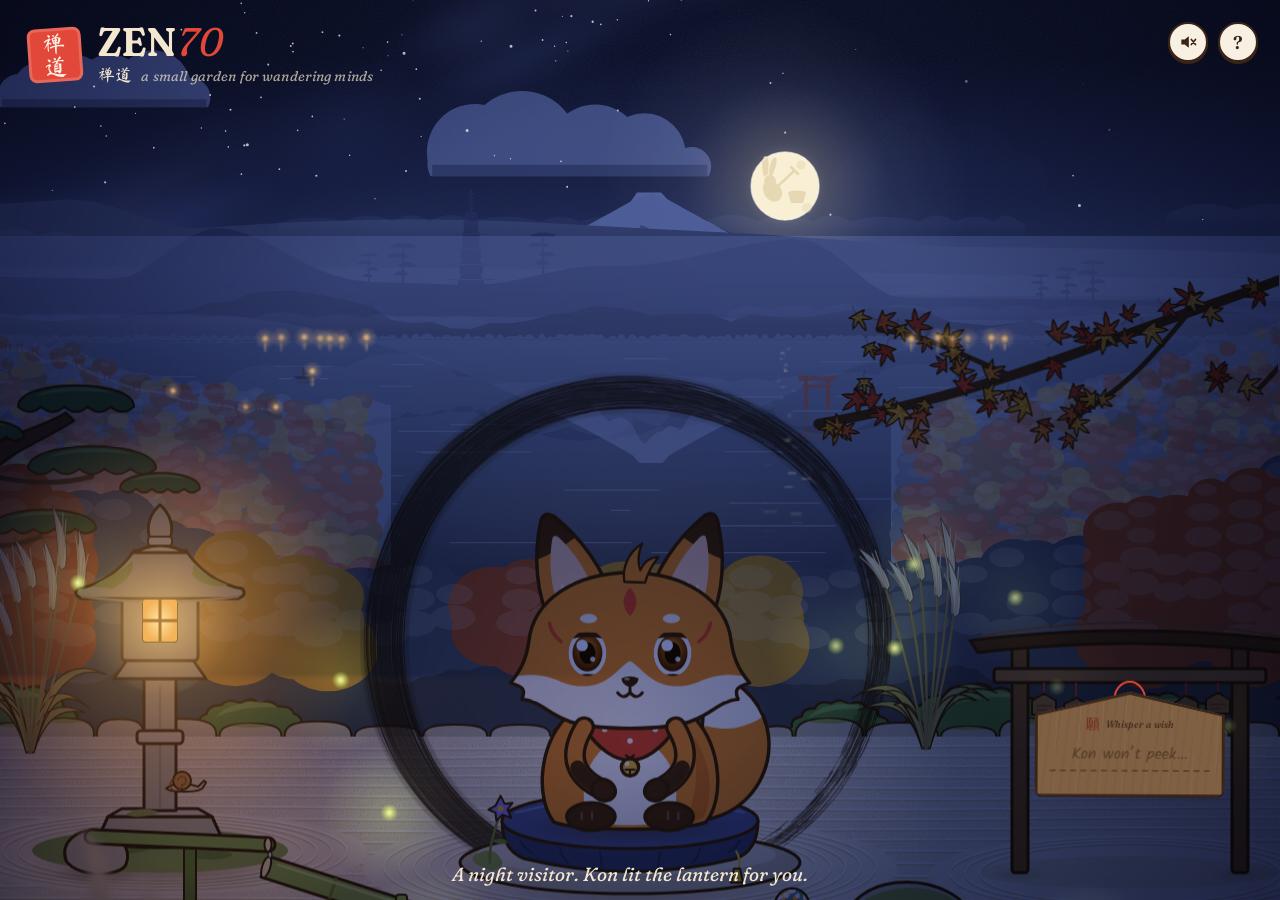
==== commit 01d6d3e0: "The garden lives on its own: weather, pebble spirits, a ball, a frog Weather now changes by itself: " ====
--- a/index.html
+++ b/index.html
@@ -58,6 +58,18 @@
       <!-- distant hills in layers of haze, a pagoda, and mist (generated) -->
       <g id="sky" aria-hidden="true"></g>
   </svg>
+  <!-- the weather's own layer: an overcast veil, the rainbow, and clouds drifting over (js/garden/weather.js) -->
+  <svg id="layer-clouds" class="far-layer" viewBox="0 0 1600 1000" aria-hidden="true">
+    <defs>
+      <linearGradient id="overcast-grad" gradientUnits="userSpaceOnUse" x1="0" y1="180" x2="0" y2="470">
+        <stop offset="0" class="overcast-stop" stop-opacity="1"/>
+        <stop offset="1" class="overcast-stop" stop-opacity=".5"/>
+      </linearGradient>
+    </defs>
+    <rect class="overcast" x="-1500" y="-1200" width="4600" height="1670" fill="url(#overcast-grad)"/>
+    <g id="rainbow" style="display:none"></g>
+    <g id="clouds"></g>
+  </svg>
   <!-- the valley below the terrace: a lake with a village, a path of torii gates, the forest (js/garden/vista.js) -->
   <svg id="layer-valley" class="far-layer" viewBox="0 0 1600 1000" aria-hidden="true">
     <defs>
@@ -103,8 +115,13 @@
       <g id="sand" aria-hidden="true">
         <rect x="-1500" y="700" width="4600" height="1800" class="c-sand"/>
         <rect x="-1500" y="700" width="4600" height="900" fill="#000" filter="url(#grain-sand)" class="paper-grain"/>
+        <!-- rain darkens the sand; snow whitens it (the raked lines show through both) -->
+        <rect id="wet-sand" x="-1500" y="700" width="4600" height="1800" class="wet-sand" style="opacity:0"/>
         <g id="rake"></g>
         <g id="rings"></g>
+        <rect id="snow-sand" x="-1500" y="700" width="4600" height="1800" class="snow-sand"/>
+        <!-- puddles collect in the hollows when it rains (js/garden/weather.js) -->
+        <g id="puddles"></g>
         <!-- soft contact shadows: everything that stands on the sand sits in a little shade -->
         <g id="contact-shadows" fill="url(#contact)">
           <ellipse cx="336" cy="834" rx="150" ry="22"/>
@@ -192,6 +209,8 @@
         <path d="M 262,550 C 276,540 292,536 302,524 C 306,534 296,546 282,552 Z" class="c-moss"/>
         <path d="M 364,528 C 372,538 386,544 398,548 C 386,552 370,548 362,538 Z" class="c-moss"/>
         <path d="M 296,778 C 306,770 322,772 330,776 C 318,780 304,782 296,778 Z" class="c-moss"/>
+        <!-- snow settles on the roof and the finial -->
+        <path class="snow-cap" d="M 250,551 C 274,546 294,530 305,512 L 355,512 C 366,530 386,546 410,551 C 382,549 360,541 351,526 L 309,526 C 300,541 278,549 250,551 Z M 321,484 C 322,470 338,470 339,484 C 334,478 326,478 321,484 Z M 290,548 h 80 l -2,6 h -76 Z"/>
         <!-- a snail lives here -->
         <g id="snail" class="clickable" transform="translate(352 742)">
           <path id="snail-body" d="M -16,10 C -10,4 6,4 16,8 L 22,2 L 24,4 L 20,10 C 14,14 -10,14 -16,10 Z" class="c-snail ink-thin"/>
@@ -207,6 +226,7 @@
         <rect x="1164" y="632" width="272" height="14" rx="3" class="c-wood-light ink"/>
         <path d="M 1140,604 Q 1300,584 1460,604 L 1452,616 Q 1300,598 1148,616 Z" class="c-wood-dark ink"/>
         <path d="M 1150,600 Q 1300,572 1450,600" class="wood-hi"/>
+        <path class="snow-cap" d="M 1140,603 Q 1300,570 1460,603 L 1457,609 Q 1300,588 1143,609 Z"/>
         <g class="ema-minis">
           <path d="M 1214,646 v 10 M 1246,646 v 14 M 1356,646 v 12 M 1388,646 v 9" class="ema-string"/>
           <use href="#ema-mini" x="1200" y="656" width="28" height="24"/>
@@ -222,6 +242,7 @@
         <path d="M 1012,908 C 1006,876 1030,850 1066,846 C 1104,842 1140,860 1146,890 C 1150,914 1124,928 1080,930 C 1040,932 1016,926 1012,908 Z" class="c-stone ink"/>
         <path d="M 1026,872 C 1040,852 1082,846 1110,856 C 1128,862 1138,874 1134,880 C 1110,868 1060,864 1026,872 Z" class="c-moss"/>
         <path d="M 1040,900 Q 1060,906 1080,902" class="stone-crease"/>
+        <path class="snow-cap" d="M 1020,876 C 1036,850 1084,842 1114,852 C 1134,859 1144,872 1140,884 C 1112,868 1058,862 1020,876 Z"/>
       </g>
 
       <!-- the meditation spot: stepping stone and zafu cushion -->
@@ -247,6 +268,25 @@
           <g id="flower-head" transform="translate(10 -54)">
             <path d="M 0,-13 L 4,-5 L 12,-6 L 7,1 L 11,9 L 2,6 L -4,12 L -5,4 L -12,1 L -5,-3 Z" class="c-bloom ink-thin"/>
             <circle r="3" class="c-gold"/>
+          </g>
+        </g>
+      </g>
+
+      <!-- a little fox made of snow (Kon builds it when enough has fallen; it melts in its own time) -->
+      <g id="snowfox" aria-hidden="true" style="display:none">
+        <g id="snowfox-g" transform="translate(716 950)">
+          <ellipse cx="2" cy="1" rx="30" ry="7" class="snow-shadow"/>
+          <path d="M 19,-14 q 15,-5 19,-22" class="snow-twig"/>
+          <circle cx="0" cy="-20" r="22" class="snowball ink"/>
+          <g id="snowfox-head">
+            <circle cx="0" cy="-53" r="16" class="snowball ink"/>
+            <g id="snowfox-face">
+              <path d="M -13,-63 L -15,-84 L -3,-68 Z M 13,-63 L 15,-84 L 3,-68 Z" class="c-red ink-thin"/>
+              <circle cx="-6" cy="-56" r="2.1" class="f-ink"/>
+              <circle cx="6" cy="-56" r="2.1" class="f-ink"/>
+              <path d="M -2.6,-51 h 5.2 l -2.6,3.2 Z" class="f-ink"/>
+              <path d="M -12,-40 Q 0,-33 12,-40 Q 8,-29 0,-27 Q -8,-29 -12,-40 Z" class="c-red ink-thin"/>
+            </g>
           </g>
         </g>
       </g>
@@ -289,6 +329,11 @@
             </g>
           </g>
 
+          <g id="kon-umbrella-stem" opacity="0">
+            <path class="umb-stem-ol" d="M 0,6 C -8,-60 -30,-140 -54,-196"/>
+            <path class="umb-stem" d="M 0,6 C -8,-60 -30,-140 -54,-196"/>
+          </g>
+
           <g id="kon-head" class="clickable">
             <g id="kon-ear-l" transform="translate(-46 -50) rotate(-20)">
               <path class="c-fur" d="M -28,10 C -32,-16 -22,-50 -5,-76 Q 1,-83 7,-75 C 22,-50 32,-16 28,10 Z"/>
@@ -314,6 +359,8 @@
               </g>
             </g>
             <use href="#head-shape" class="ink no-fill"/>
+            <!-- sit still in the snow for long enough, and it settles -->
+            <path id="kon-snowcap" class="snow-cap-kon" opacity="0" d="M -34,-66 C -30,-84 -8,-90 6,-88 C 22,-87 34,-80 36,-66 C 22,-72 12,-68 2,-71 C -10,-66 -22,-72 -34,-66 Z"/>
             <g id="kon-ahoge" transform="translate(2 -72)">
               <path class="c-fur ink-thin" d="M -7,6 C -9,-6 -3,-20 9,-27 C 5,-18 5,-10 7,-4 C 11,-12 17,-15 23,-15 C 17,-8 13,0 11,7 Z"/>
             </g>
@@ -419,6 +466,16 @@
             <text id="kon-sign-text" x="0" y="-33" class="sign-text" text-anchor="middle">7</text>
           </g>
 
+          <!-- a big butterbur leaf, held up when it rains (its stem is drawn behind the head: see below) -->
+          <g id="kon-umbrella" opacity="0">
+            <g id="kon-umbrella-leaf" transform="translate(-54 -198)">
+              <path class="umb-under" d="M -118,10 C -80,28 80,28 118,10 C 60,-6 -60,-6 -118,10 Z"/>
+              <path class="umb-leaf ink" d="M -122,12 C -118,-44 -62,-74 0,-74 C 62,-74 118,-44 122,12 C 100,2 84,14 62,6 C 40,16 22,14 0,8 C -22,14 -40,16 -62,6 C -84,14 -100,2 -122,12 Z"/>
+              <path class="umb-vein" d="M 0,-70 L 0,6 M 0,-66 C -30,-50 -52,-28 -62,4 M 0,-66 C 30,-50 52,-28 62,4 M 0,-68 C -60,-56 -100,-30 -116,8 M 0,-68 C 60,-56 100,-30 116,8"/>
+              <path class="umb-hi" d="M -86,-32 C -58,-56 -22,-66 4,-67"/>
+            </g>
+          </g>
+
           <g id="kon-arm-l" class="arm"><path class="arm-ol"/><path class="arm-fur"/><path class="arm-sock"/><ellipse class="paw" rx="10.5" ry="9"/></g>
           <g id="kon-arm-r" class="arm"><path class="arm-ol"/><path class="arm-fur"/><path class="arm-sock"/><ellipse class="paw" rx="10.5" ry="9"/></g>
           </g>
@@ -497,6 +554,8 @@
 
   <!-- the light of the hour, multiplied over the garden (js/garden/light.js) -->
   <canvas id="shade" aria-hidden="true"></canvas>
+  <!-- rain, snow, splashes: whatever is falling through the air (above the light map, so it catches the light) -->
+  <canvas id="weather" aria-hidden="true" style="display:none"></canvas>
   <!-- the night sky shines through: stars, the Milky Way and the moon, above the hills only -->
   <svg id="layer-stars" class="far-layer" viewBox="0 0 1600 1000" aria-hidden="true">
     <defs>
@@ -619,6 +678,10 @@
       <li>Light the lantern and watch the sun go down. (Put it out for morning.)</li>
       <li>Shake the maple. Tap the bamboo. Wait for the wind.</li>
       <li>At night, look up. Catch a falling star, then make a wish. Say hi to the moon.</li>
+      <li>Wait for the weather. When it rains, find the puddles (Kon will).</li>
+      <li>Squeeze a cloud. Tap a puddle. Flick the little ball.</li>
+      <li>Some of the pebbles aren’t pebbles. Hold very still and watch the sand.</li>
+      <li>If the sun shines through the rain, look at the far shore.</li>
       <li>Come back tomorrow. Kon notices.</li>
     </ul>
     <p class="hints-foot">Nothing you type is read or stored. Kon only sees that you are typing.</p>
--- a/css/style.css
+++ b/css/style.css
@@ -236,8 +236,88 @@
 .mist { fill: var(--mist, #fbf8ee); opacity: var(--mist-a, .85); }
 .kasumi-stop { stop-color: var(--mist, #fbf8ee); }
 #kasumi { opacity: calc(var(--mist-a, .85) * .8); }
-/* the night sky */
-#layer-stars { opacity: var(--stars, 0); }
+/* (taps on the small residents are worked out from where they land on the ground: see props.js) */
+#kon-umbrella, #kon-umbrella-stem, #kon-snowcap, .temari, .tsubu, .frog, .butterfly, #snowfox, #dream { pointer-events: none; }
+/* Kon's leaf umbrella */
+.umb-stem-ol { fill: none; stroke: var(--ink); stroke-width: 9; stroke-linecap: round; }
+.umb-stem { fill: none; stroke: #86a653; stroke-width: 4.6; stroke-linecap: round; }
+.umb-leaf { fill: #8fb35c; }
+.umb-under { fill: #5f8040; }
+.umb-vein { fill: none; stroke: #5f8040; stroke-width: 2.2; stroke-linecap: round; opacity: .8; }
+.umb-hi { fill: none; stroke: #c6dc94; stroke-width: 3.4; stroke-linecap: round; opacity: .7; }
+/* lying snow: caps on the scenery, a dusting on the trees, a little pile on a fox who sits still */
+.snow-cap { fill: #f7f8fc; opacity: var(--white, 0); pointer-events: none; }
+.snow-cap-kon { fill: #f7f8fc; stroke: var(--ink); stroke-width: 2; stroke-linejoin: round; }
+.is-snowy .canopy-hi { fill: #fff; opacity: calc(.16 + var(--white, 0) * .5); }
+.is-snowy .pine-pad-hi, .is-snowy .shrub-hi { fill: color-mix(in srgb, #f7f8fc calc(var(--white, 0) * 92%), #76a460); }
+.is-snowy #fireflies, .is-rainy #fireflies { display: none; }   /* (no fireflies in the snow, or out in the rain) */
+/* the snow fox */
+.snowball { fill: #f7f8fc; }
+.snow-shadow { fill: #5a6a8a; opacity: .22; }
+.snow-twig { fill: none; stroke: #6b4a35; stroke-width: 3.2; stroke-linecap: round; }
+/* the temari */
+.temari .ink-thin { stroke-width: 1.8; }
+.temari-base { fill: #fbf1dc; }
+.temari-rim { fill: none; }
+.temari-a { fill: none; stroke: var(--red); stroke-width: 3; }
+.temari-b { fill: none; stroke: #e9b44c; stroke-width: 3; }
+.temari-c { fill: none; stroke: #4f8f8a; stroke-width: 3; }
+.temari-dot { fill: var(--red-deep); }
+.temari-hi { fill: none; stroke: #fff; stroke-width: 2.4; stroke-linecap: round; opacity: .8; }
+.temari-shadow, .tsubu-shadow, .frog-shadow { fill: #4a3424; opacity: .26; }
+/* tsubu: the pebbles that are not pebbles */
+.tsubu-body { stroke: var(--ink); stroke-width: 1.5; stroke-linejoin: round; }
+.tsubu-t0 .tsubu-body { fill: #d9d2c0; }
+.tsubu-t1 .tsubu-body { fill: #c4bfb2; }
+.tsubu-t2 .tsubu-body { fill: #e6dcc6; }
+.tsubu-moss { fill: var(--moss); }
+.tsubu-hi { fill: none; stroke: #fff; stroke-width: 1.4; stroke-linecap: round; opacity: .6; }
+.tsubu-eye { fill: #1d120c; }
+.tsubu-shut { fill: none; stroke: #1d120c; stroke-width: 1.2; stroke-linecap: round; }
+.tsubu-blush { fill: var(--blush); opacity: .75; }
+.tsubu-stem { fill: none; stroke: #5f8040; stroke-width: 1.4; stroke-linecap: round; }
+.tsubu-leaf { fill: #8fb35c; stroke: #4c6a30; stroke-width: .9; stroke-linejoin: round; }
+.tsubu-brolly { fill: var(--red); stroke: var(--ink); stroke-width: 1.1; stroke-linejoin: round; }
+/* the frog */
+.frog-ink { stroke: var(--ink); stroke-width: 1.4; stroke-linejoin: round; }
+.frog-body { fill: #86b05a; }
+.frog-belly { fill: #e9edc4; }
+.frog-sac { fill: #f3f0cf; }
+.frog-hi { fill: none; stroke: #c9e39a; stroke-width: 1.5; stroke-linecap: round; opacity: .8; }
+.frog-toe, .frog-mouth { fill: none; stroke: var(--ink); stroke-width: 1.3; stroke-linecap: round; stroke-linejoin: round; }
+.frog-pupil { fill: #1d120c; }
+.frog-ripple { fill: none; stroke: #fff; stroke-width: 1.3; stroke-linecap: round; opacity: .7; }
+/* the butterfly */
+.bfly-wing { fill: #fdf6dc; stroke: var(--ink); stroke-width: 1.1; stroke-linejoin: round; }
+.bfly-wing.low { fill: #f7e6a4; }
+.bfly-tip { fill: #4a3a52; }
+.bfly-spot { fill: #e58a4a; }
+.bfly-body { fill: none; stroke: #2b1d18; stroke-width: 2.4; stroke-linecap: round; }
+.bfly-feeler { fill: none; stroke: #2b1d18; stroke-width: .9; stroke-linecap: round; }
+/* weather: clouds, the overcast veil, the rainbow, puddles, lying snow */
+.cloud-body { fill: var(--cloud, #fff); }
+.cloud-hi { fill: var(--cloud-hi, #fff); opacity: .7; }
+.cloud-belly { fill: var(--cloud-shade, #c9d3dc); opacity: .55; }
+.overcast-stop { stop-color: var(--overcast-c, #aab3bd); }
+.overcast { opacity: var(--overcast, 0); }
+.bow-band { fill: none; stroke-width: 4.8; }
+#sun { opacity: var(--sun-a, 1); }
+.wet-sand { fill: #5b4a38; }
+.snow-sand { fill: #f4f6fb; opacity: calc(var(--white, 0) * .82); }
+.puddle-rim { fill: #6d5a45; opacity: .3; }
+.puddle-water { fill: var(--water-sky, #a3c6ca); stroke: rgba(58, 36, 23, .28); stroke-width: 1.5; }
+/* what Kon dreams about */
+.dream-bubble { fill: #fffaf0; stroke: var(--ink); stroke-width: 2; stroke-linejoin: round; }
+.dream-ink { fill: none; stroke: var(--ink); stroke-width: 1.8; stroke-linecap: round; stroke-linejoin: round; }
+.dream-tofu { fill: #d99a4e; stroke: var(--ink); stroke-width: 1.6; stroke-linejoin: round; }
+.dream-rice { fill: #fffdf6; stroke: var(--ink); stroke-width: 1.4; }
+.dream-bird { fill: #b07a4f; stroke: var(--ink); stroke-width: 1.5; stroke-linejoin: round; }
+.dream-arrow { fill: #fff; stroke: var(--ink); stroke-width: 1.7; stroke-linejoin: round; }
+.dream-heart { fill: var(--red); }
+.puddle-hi { fill: none; stroke: #fff; stroke-width: 2.4; stroke-linecap: round; opacity: .6; }
+#weather { position: absolute; left: 0; top: 0; width: 100%; height: 100%; pointer-events: none; }
+/* the night sky (clouds hide the stars) */
+#layer-stars { opacity: calc(var(--stars, 0) * var(--clear, 1)); }
 #milky { opacity: var(--stars, 0); }
 .star-dust { fill: #eef1ff; opacity: .75; }
 .star { fill: #fff8e8; animation: twinkle 4s ease-in-out infinite alternate; }
